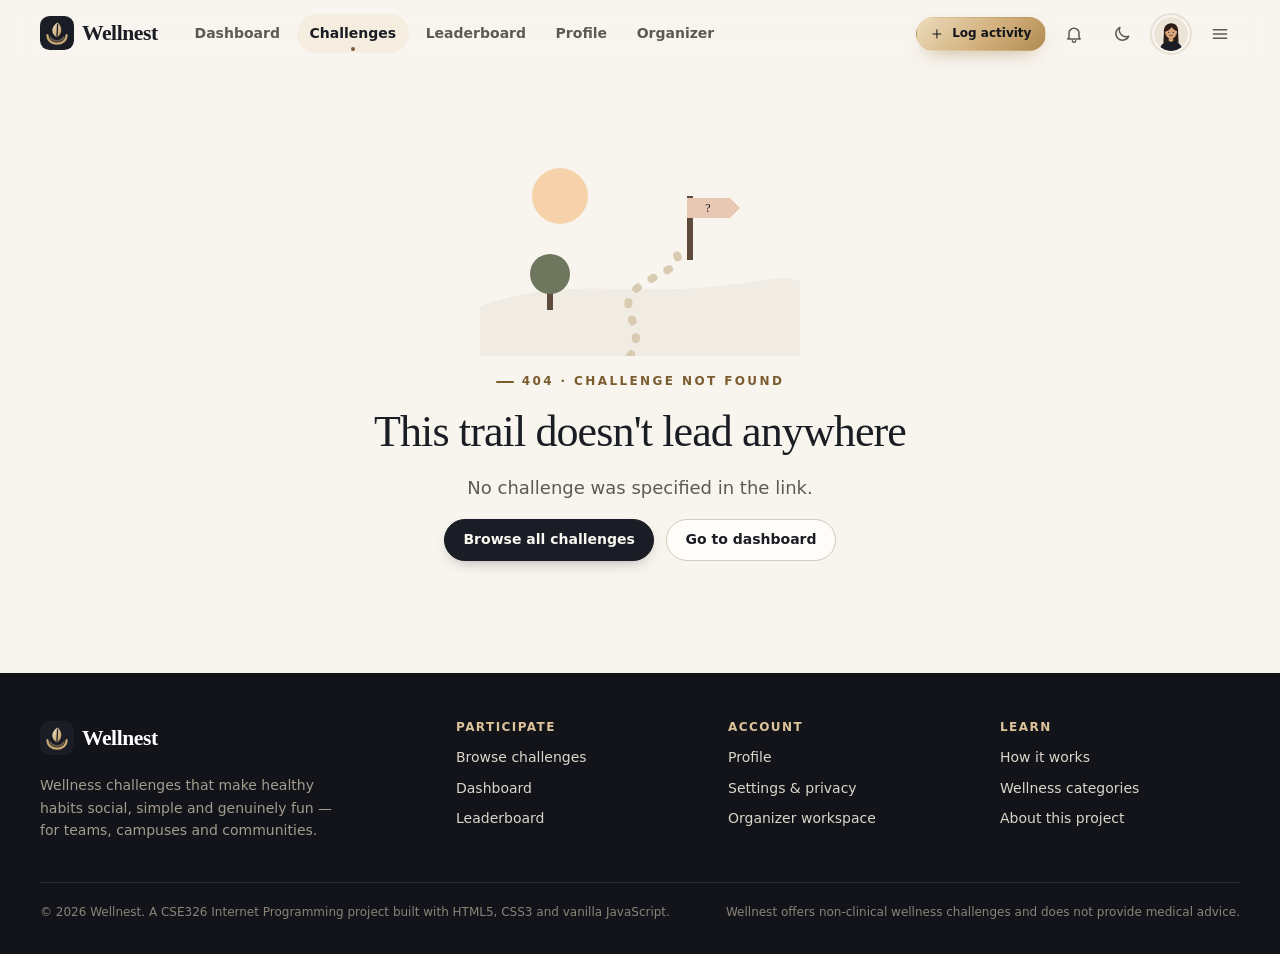
==== challenge.html @ 933dade9 "Build Wellnest wellness challenge platform Static HTML5/CSS3/vanilla JS app for CSE326: participant " ====
<!DOCTYPE html>
<html lang="en">
<head>
  <meta charset="UTF-8">
  <meta name="viewport" content="width=device-width, initial-scale=1">
  <title>Challenge details · Wellnest</title>
  <meta name="description" content="Challenge details on Wellnest: objective, targets, guidelines, rewards, your progress and participants.">
  <meta name="theme-color" content="#1A1D26">
  <link rel="icon" href="static/assets/icons/favicon.svg" type="image/svg+xml">
  <link rel="stylesheet" href="static/css/main.css">
  <link rel="stylesheet" href="static/css/components.css">
  <link rel="stylesheet" href="static/css/pages.css">
  <link rel="stylesheet" href="static/css/responsive.css">
  <script src="static/js/theme-init.js"></script>
  <script type="module" src="static/js/pages/challenge-detail.js"></script>
</head>
<body data-page="challenge-detail">
  <a class="skip-link" href="#main">Skip to main content</a>
  <header class="site-header" id="site-header"></header>

  <main id="main" class="site-main site-main--detail" tabindex="-1">
    <div class="container" data-detail-root>
      <div class="skeleton detail-skeleton-hero"></div>
      <div class="detail-grid">
        <div class="stack">
          <div class="skeleton skeleton--card"></div>
          <div class="skeleton skeleton--tile"></div>
        </div>
        <div class="stack">
          <div class="skeleton skeleton--card"></div>
        </div>
      </div>
    </div>
  </main>

  <footer class="site-footer" id="site-footer"></footer>
  <div id="sr-announcer" class="visually-hidden" aria-live="polite" aria-atomic="true"></div>
</body>
</html>
---- static/css/main.css ----
/* ==========================================================================
   Wellnest — main.css
   Design tokens, reset, base typography, layout primitives, header & footer.
   ========================================================================== */

/* ---------- 1. Design tokens (CSS custom properties) ----------
   Palette: midnight ink, warm ivory and champagne gold,
   with muted clay and stone as supporting neutrals. */
:root {
  /* Midnight ink — primary brand colour */
  --ink-950: #0b0c10;
  --ink-900: #12141a;
  --ink-800: #1a1d26;
  --ink-700: #272b37;
  --ink-600: #3a3f4f;
  --ink-500: #5a6072;

  /* Champagne gold — accent */
  --gold-700: #7a5c2e;
  --gold-600: #9a7743;
  --gold-500: #b8925a;
  --gold-400: #c9a874;
  --gold-300: #dcc39a;
  --gold-200: #ebdcc0;
  --gold-100: #f6efe2;

  /* Clay & stone — supporting neutrals */
  --clay-400: #c4907c;
  --clay-200: #ecd5ca;
  --clay-100: #f7ece6;
  --stone-400: #a39b8e;
  --stone-300: #c9c1b4;
  --stone-200: #e4ded3;
  --stone-100: #f1ece4;
  --ivory: #faf7f2;
  --ink-text: #1b1d24;

  /* Signature gradients */
  --gradient-ink: linear-gradient(140deg, #1a1d26 0%, #2b2f3d 100%);
  --gradient-gold: linear-gradient(135deg, #ecdcbc 0%, #d2b07c 55%, #b08a52 100%);

  /* Category colours — muted jewel tones */
  --cat-movement: #b0603f;
  --cat-hydration: #3f6f8c;
  --cat-mindfulness: #75628f;
  --cat-healthy-habits: #5b7a55;
  --cat-daily-wellness: #9a752b;

  /* Semantic tokens — light theme */
  --color-bg: #f8f5ef;
  --color-bg-alt: #f2ede4;
  --color-surface: #fffdf9;
  --color-surface-2: #f6f2ea;
  --color-surface-3: #eee8dd;
  --color-elevated: #fffdf9;
  --color-text: var(--ink-text);
  --color-text-muted: #5d5a54;
  --color-text-subtle: #75716a;
  --color-border: #e7e0d4;
  --color-border-strong: #d4cab9;
  --color-primary: var(--ink-800);
  --color-primary-hover: var(--ink-700);
  --color-on-primary: #fbf8f2;
  --color-accent: var(--gold-300);
  --color-on-accent: var(--ink-900);
  --color-highlight: #f5eddf;
  --color-link: var(--gold-700);
  --color-success: #3f7a57;
  --color-success-bg: #e7f0e9;
  --color-warning: #8f6418;
  --color-warning-bg: #f7eed9;
  --color-danger: #a8443a;
  --color-danger-bg: #f8e6e2;
  --color-info: #3d6680;
  --color-info-bg: #e5edf2;
  --color-focus: var(--gold-600);
  --color-overlay: rgba(11, 12, 16, 0.5);
  --chart-grid: #ebe4d8;

  /* Typography */
  --font-sans: ui-sans-serif, system-ui, -apple-system, "Segoe UI", Roboto, "Helvetica Neue", Arial, sans-serif;
  --font-display: "Iowan Old Style", "Palatino Linotype", Palatino, "Book Antiqua", ui-serif, Georgia, serif;
  --font-mono: ui-monospace, "SF Mono", Menlo, Consolas, monospace;
  --text-xs: 0.75rem;
  --text-sm: 0.875rem;
  --text-base: 1rem;
  --text-md: 1.125rem;
  --text-lg: 1.25rem;
  --text-xl: 1.5rem;
  --text-2xl: clamp(1.6rem, 1.3rem + 1.2vw, 2rem);
  --text-3xl: clamp(2rem, 1.5rem + 2vw, 2.75rem);
  --text-hero: clamp(2.5rem, 1.6rem + 4vw, 4.4rem);
  --leading-tight: 1.15;
  --leading-normal: 1.6;

  /* Spacing scale */
  --space-1: 0.25rem;
  --space-2: 0.5rem;
  --space-3: 0.75rem;
  --space-4: 1rem;
  --space-5: 1.25rem;
  --space-6: 1.5rem;
  --space-8: 2rem;
  --space-10: 2.5rem;
  --space-12: 3rem;
  --space-16: 4rem;
  --space-20: 5rem;

  /* Shape & depth — soft, warm-toned shadows */
  --radius-sm: 8px;
  --radius-md: 12px;
  --radius-lg: 18px;
  --radius-xl: 26px;
  --radius-pill: 999px;
  --shadow-xs: 0 1px 2px rgba(26, 29, 38, 0.05);
  --shadow-sm: 0 1px 3px rgba(26, 29, 38, 0.05), 0 6px 16px rgba(60, 46, 26, 0.04);
  --shadow-md: 0 4px 12px rgba(26, 29, 38, 0.05), 0 16px 40px rgba(60, 46, 26, 0.08);
  --shadow-lg: 0 14px 30px rgba(26, 29, 38, 0.08), 0 34px 80px rgba(60, 46, 26, 0.14);

  /* Motion */
  --ease-out: cubic-bezier(0.22, 1, 0.36, 1);
  --duration-fast: 140ms;
  --duration: 240ms;
  --duration-slow: 420ms;

  /* Layout */
  --container: 1200px;
  --header-height: 68px;
  --gutter: clamp(1rem, 0.5rem + 2vw, 2rem);

  color-scheme: light;
}

/* Dark theme tokens: applied explicitly ... */
:root[data-theme="dark"] {
  --color-bg: #0e0f13;
  --color-bg-alt: #121318;
  --color-surface: #16181e;
  --color-surface-2: #1b1d24;
  --color-surface-3: #23252e;
  --color-elevated: #1c1e26;
  --color-text: #efe9de;
  --color-text-muted: #aba497;
  --color-text-subtle: #8c8579;
  --color-border: #2a2c35;
  --color-border-strong: #3a3c47;
  --color-primary: var(--gold-300);
  --color-primary-hover: var(--gold-200);
  --color-on-primary: var(--ink-950);
  --color-accent: var(--gold-300);
  --color-on-accent: var(--ink-950);
  --color-highlight: #252119;
  --color-link: var(--gold-300);
  --color-success: #8cc7a0;
  --color-success-bg: #17271e;
  --color-warning: #e2bb72;
  --color-warning-bg: #2e2515;
  --color-danger: #e8958a;
  --color-danger-bg: #33191a;
  --color-info: #93bcd6;
  --color-info-bg: #152431;
  --color-focus: var(--gold-300);
  --color-overlay: rgba(0, 0, 0, 0.65);
  --chart-grid: #262833;
  --cat-movement: #d98a69;
  --cat-hydration: #7fb0cc;
  --cat-mindfulness: #a895c4;
  --cat-healthy-habits: #95b58c;
  --cat-daily-wellness: #d4ad5e;
  --shadow-xs: 0 1px 2px rgba(0, 0, 0, 0.3);
  --shadow-sm: 0 1px 3px rgba(0, 0, 0, 0.35);
  --shadow-md: 0 10px 28px rgba(0, 0, 0, 0.4);
  --shadow-lg: 0 28px 70px rgba(0, 0, 0, 0.55);
  color-scheme: dark;
}

/* ... or automatically (before JavaScript runs) when the OS is dark */
@media (prefers-color-scheme: dark) {
  :root:not([data-theme="light"]):not([data-theme="dark"]) {
    --color-bg: #0e0f13;
    --color-bg-alt: #121318;
    --color-surface: #16181e;
    --color-surface-2: #1b1d24;
    --color-surface-3: #23252e;
    --color-elevated: #1c1e26;
    --color-text: #efe9de;
    --color-text-muted: #aba497;
    --color-text-subtle: #8c8579;
    --color-border: #2a2c35;
    --color-border-strong: #3a3c47;
    --color-primary: var(--gold-300);
    --color-primary-hover: var(--gold-200);
    --color-on-primary: var(--ink-950);
    --color-accent: var(--gold-300);
    --color-on-accent: var(--ink-950);
    --color-highlight: #252119;
    --color-link: var(--gold-300);
    --color-success: #8cc7a0;
    --color-success-bg: #17271e;
    --color-warning: #e2bb72;
    --color-warning-bg: #2e2515;
    --color-danger: #e8958a;
    --color-danger-bg: #33191a;
    --color-info: #93bcd6;
    --color-info-bg: #152431;
    --color-focus: var(--gold-300);
    --color-overlay: rgba(0, 0, 0, 0.65);
    --chart-grid: #262833;
    --cat-movement: #d98a69;
    --cat-hydration: #7fb0cc;
    --cat-mindfulness: #a895c4;
    --cat-healthy-habits: #95b58c;
    --cat-daily-wellness: #d4ad5e;
    --shadow-xs: 0 1px 2px rgba(0, 0, 0, 0.3);
    --shadow-sm: 0 1px 3px rgba(0, 0, 0, 0.35);
    --shadow-md: 0 10px 28px rgba(0, 0, 0, 0.4);
    --shadow-lg: 0 28px 70px rgba(0, 0, 0, 0.55);
    color-scheme: dark;
}
}

/* ---------- 2. Reset & base ---------- */
*,
*::before,
*::after {
  box-sizing: border-box;
}

* {
  margin: 0;
}

html {
  -webkit-text-size-adjust: 100%;
  scroll-behavior: smooth;
  scroll-padding-top: calc(var(--header-height) + 1rem);
}

body {
  min-height: 100vh;
  display: flex;
  flex-direction: column;
  background-color: var(--color-bg);
  color: var(--color-text);
  font-family: var(--font-sans);
  font-size: var(--text-base);
  line-height: var(--leading-normal);
  -webkit-font-smoothing: antialiased;
  text-rendering: optimizeLegibility;
  transition: background-color var(--duration) ease, color var(--duration) ease;
}

img,
svg,
picture {
  display: block;
  max-width: 100%;
}

img {
  height: auto;
}

input,
button,
textarea,
select {
  font: inherit;
  color: inherit;
}

button {
  cursor: pointer;
  background: none;
  border: 0;
}

button:disabled {
  cursor: not-allowed;
}

a {
  color: var(--color-link);
  text-decoration-thickness: 1px;
  text-underline-offset: 3px;
}

a:hover {
  text-decoration-thickness: 2px;
}

ul[role="list"],
ol[role="list"] {
  list-style: none;
  padding: 0;
}

table {
  border-collapse: collapse;
  width: 100%;
}

::selection {
  background: var(--gold-300);
  color: var(--ink-900);
}

/* Visible, consistent keyboard focus */
:focus-visible {
  outline: 3px solid var(--color-focus);
  outline-offset: 2px;
  border-radius: 6px;
}

:focus:not(:focus-visible) {
  outline: none;
}

/* ---------- 3. Typography ---------- */
h1,
h2,
h3,
h4 {
  line-height: var(--leading-tight);
  color: var(--color-text);
  text-wrap: balance;
}

h1,
h2,
.display {
  font-family: var(--font-display);
  font-weight: 500;
  letter-spacing: -0.02em;
}

h1 {
  font-size: var(--text-3xl);
}

h2 {
  font-size: var(--text-2xl);
}

h3 {
  font-size: var(--text-lg);
  font-weight: 650;
  letter-spacing: -0.01em;
}

h4 {
  font-size: var(--text-base);
  font-weight: 650;
}

p {
  text-wrap: pretty;
}

.eyebrow {
  display: inline-flex;
  align-items: center;
  gap: var(--space-2);
  font-size: var(--text-xs);
  font-weight: 700;
  letter-spacing: 0.2em;
  text-transform: uppercase;
  color: var(--color-link);
}

.eyebrow::before {
  content: "";
  width: 18px;
  height: 2px;
  border-radius: 2px;
  background: currentColor;
}

.lead {
  font-size: var(--text-md);
  color: var(--color-text-muted);
  max-width: 60ch;
}

.muted {
  color: var(--color-text-muted);
}

.small {
  font-size: var(--text-sm);
}

.tabular {
  font-variant-numeric: tabular-nums;
}

/* ---------- 4. Layout primitives ---------- */
.container {
  width: min(100% - 2 * var(--gutter), var(--container));
  margin-inline: auto;
}

.site-main {
  flex: 1;
  padding-block: var(--space-8) var(--space-16);
}

.site-main--flush {
  padding-top: 0;
}

.section {
  padding-block: var(--space-16);
}

.section-header {
  display: flex;
  flex-wrap: wrap;
  align-items: flex-end;
  justify-content: space-between;
  gap: var(--space-4);
  margin-bottom: var(--space-6);
}

.section-header > div {
  display: grid;
  gap: var(--space-2);
}

.section-title {
  font-size: var(--text-xl);
  font-family: var(--font-display);
  font-weight: 600;
}

.stack {
  display: grid;
  gap: var(--space-4);
}

.cluster {
  display: flex;
  flex-wrap: wrap;
  align-items: center;
  gap: var(--space-3);
}

.split {
  display: flex;
  align-items: center;
  justify-content: space-between;
  gap: var(--space-4);
}

.visually-hidden {
  position: absolute !important;
  width: 1px;
  height: 1px;
  padding: 0;
  margin: -1px;
  overflow: hidden;
  clip: rect(0 0 0 0);
  white-space: nowrap;
  border: 0;
}

.skip-link {
  position: absolute;
  left: var(--space-4);
  top: -100px;
  z-index: 1000;
  padding: var(--space-2) var(--space-4);
  border-radius: var(--radius-sm);
  background: var(--color-primary);
  color: var(--color-on-primary);
  font-weight: 600;
  transition: top var(--duration-fast) ease;
}

.skip-link:focus {
  top: var(--space-3);
}

[hidden] {
  display: none !important;
}

/* ---------- 5. Site header & navigation ---------- */
.site-header {
  position: sticky;
  top: 0;
  z-index: 100;
  height: var(--header-height);
  background: color-mix(in srgb, var(--color-bg) 82%, transparent);
  backdrop-filter: saturate(160%) blur(14px);
  -webkit-backdrop-filter: saturate(160%) blur(14px);
  border-bottom: 1px solid transparent;
  transition: border-color var(--duration) ease, box-shadow var(--duration) ease;
}

.site-header.is-scrolled {
  border-bottom-color: var(--color-border);
  box-shadow: var(--shadow-xs);
}

.header-inner {
  height: 100%;
  display: flex;
  align-items: center;
  gap: var(--space-6);
}

.brand {
  display: inline-flex;
  align-items: center;
  gap: var(--space-2);
  color: var(--color-text);
  text-decoration: none;
  font-family: var(--font-display);
  font-size: 1.35rem;
  font-weight: 650;
  letter-spacing: -0.02em;
  flex-shrink: 0;
}

.brand img {
  width: 34px;
  height: 34px;
}

.brand:hover {
  text-decoration: none;
}

.primary-nav {
  flex: 1;
}

.nav-list {
  display: flex;
  align-items: center;
  gap: var(--space-1);
  list-style: none;
  padding: 0;
}

.nav-link {
  position: relative;
  display: inline-flex;
  align-items: center;
  gap: var(--space-2);
  padding: 0.5rem 0.8rem;
  border-radius: var(--radius-pill);
  color: var(--color-text-muted);
  font-size: var(--text-sm);
  font-weight: 600;
  text-decoration: none;
  transition: color var(--duration-fast) ease, background-color var(--duration-fast) ease;
}

.nav-link:hover {
  color: var(--color-text);
  background: var(--color-surface-3);
  text-decoration: none;
}

.nav-link[aria-current="page"] {
  color: var(--color-text);
  background: var(--color-highlight);
}

.nav-link[aria-current="page"]::after {
  content: "";
  position: absolute;
  left: 50%;
  bottom: 2px;
  width: 4px;
  height: 4px;
  border-radius: 50%;
  background: var(--color-link);
  transform: translateX(-50%);
}

.nav-link .icon {
  display: none;
}

.header-actions {
  display: flex;
  align-items: center;
  gap: var(--space-2);
  margin-left: auto;
}

.header-avatar {
  display: inline-flex;
  border-radius: 50%;
  padding: 2px;
  border: 2px solid var(--color-border);
  transition: border-color var(--duration-fast) ease;
}

.header-avatar:hover {
  border-color: var(--gold-300);
}

.header-avatar img {
  width: 34px;
  height: 34px;
  border-radius: 50%;
}

.role-switch {
  display: inline-flex;
  padding: 3px;
  border-radius: var(--radius-pill);
  background: var(--color-surface-3);
  font-size: var(--text-xs);
  font-weight: 700;
}

.role-switch a {
  padding: 0.35rem 0.75rem;
  border-radius: var(--radius-pill);
  color: var(--color-text-muted);
  text-decoration: none;
}

.role-switch a[aria-current="true"] {
  background: var(--color-surface);
  color: var(--color-text);
  box-shadow: var(--shadow-xs);
}

.menu-toggle {
  display: none;
}

/* Mobile drawer (activated in responsive.css) */
.mobile-drawer {
  position: fixed;
  inset: 0;
  z-index: 300;
  display: none;
}

.mobile-drawer.is-open {
  display: block;
}

.mobile-drawer__backdrop {
  position: absolute;
  inset: 0;
  background: var(--color-overlay);
  animation: fade-in var(--duration) ease;
}

.mobile-drawer__panel {
  position: absolute;
  top: 0;
  right: 0;
  bottom: 0;
  width: min(86vw, 340px);
  display: flex;
  flex-direction: column;
  gap: var(--space-4);
  padding: var(--space-5);
  overflow-y: auto;
  background: var(--color-surface);
  box-shadow: var(--shadow-lg);
  animation: slide-in-right var(--duration-slow) var(--ease-out);
}

.mobile-drawer__list {
  display: grid;
  gap: var(--space-1);
  list-style: none;
  padding: 0;
}

.mobile-drawer__list .nav-link {
  width: 100%;
  padding: 0.8rem 1rem;
  font-size: var(--text-base);
  border-radius: var(--radius-md);
}

.mobile-drawer__list .nav-link .icon {
  display: block;
}

.mobile-drawer__list .nav-link[aria-current="page"]::after {
  display: none;
}

/* Bottom tab bar for app pages on small screens */
.tab-bar {
  display: none;
}

/* ---------- 6. Footer ---------- */
.site-footer {
  margin-top: auto;
  padding-block: var(--space-12) var(--space-8);
  background: var(--ink-900);
  color: #dcd6ca;
}

.site-footer a {
  color: #dcd6ca;
  text-decoration: none;
}

.site-footer a:hover {
  color: var(--gold-300);
  text-decoration: underline;
}

.footer-grid {
  display: grid;
  grid-template-columns: 1.6fr repeat(3, 1fr);
  gap: var(--space-8);
}

.footer-brand p {
  margin-top: var(--space-3);
  max-width: 34ch;
  color: #a39c8f;
  font-size: var(--text-sm);
}

.footer-brand .brand {
  color: #fff;
}

.footer-col h2 {
  margin-bottom: var(--space-3);
  font-family: var(--font-sans);
  font-size: var(--text-xs);
  font-weight: 700;
  letter-spacing: 0.12em;
  text-transform: uppercase;
  color: var(--gold-300);
}

.footer-col ul {
  display: grid;
  gap: var(--space-2);
  list-style: none;
  padding: 0;
  font-size: var(--text-sm);
}

.footer-bottom {
  display: flex;
  flex-wrap: wrap;
  justify-content: space-between;
  gap: var(--space-3);
  margin-top: var(--space-10);
  padding-top: var(--space-5);
  border-top: 1px solid rgba(255, 255, 255, 0.1);
  font-size: var(--text-xs);
  color: #8a8478;
}

/* ---------- 7. Keyframes ---------- */
@keyframes fade-in {
  from { opacity: 0; }
  to { opacity: 1; }
}

@keyframes rise-in {
  from { opacity: 0; transform: translateY(12px); }
  to { opacity: 1; transform: translateY(0); }
}

@keyframes scale-in {
  from { opacity: 0; transform: translateY(8px) scale(0.97); }
  to { opacity: 1; transform: translateY(0) scale(1); }
}

@keyframes slide-in-right {
  from { transform: translateX(100%); }
  to { transform: translateX(0); }
}

@keyframes shimmer {
  from { background-position: -400px 0; }
  to { background-position: 400px 0; }
}

@keyframes float {
  0%, 100% { transform: translateY(0); }
  50% { transform: translateY(-8px); }
}

@keyframes pulse-ring {
  0% { box-shadow: 0 0 0 0 rgba(201, 168, 116, 0.55); }
  100% { box-shadow: 0 0 0 12px rgba(201, 168, 116, 0); }
}

/* Page entrance */
.reveal {
  animation: rise-in var(--duration-slow) var(--ease-out) both;
}
---- static/css/components.css ----
/* ==========================================================================
   Wellnest — components.css
   Reusable UI components: buttons, surfaces, forms, modal, toast, tabs,
   progress, tables, challenge cards, badges, charts, empty/loading states.
   ========================================================================== */

/* ---------- Icons ---------- */
.icon {
  display: inline-block;
  width: 1.15em;
  height: 1.15em;
  flex-shrink: 0;
  vertical-align: -0.2em;
}

.icon--lg {
  width: 1.5rem;
  height: 1.5rem;
}

/* ---------- Buttons ---------- */
.btn {
  --btn-bg: var(--color-surface);
  --btn-fg: var(--color-text);
  --btn-border: var(--color-border-strong);
  display: inline-flex;
  align-items: center;
  justify-content: center;
  gap: var(--space-2);
  min-height: 42px;
  padding: 0.6rem 1.15rem;
  border: 1px solid var(--btn-border);
  border-radius: var(--radius-pill);
  background: var(--btn-bg);
  color: var(--btn-fg);
  font-size: var(--text-sm);
  font-weight: 650;
  line-height: 1.2;
  text-decoration: none;
  white-space: nowrap;
  transition: background-color var(--duration-fast) ease, border-color var(--duration-fast) ease,
    transform var(--duration-fast) ease, box-shadow var(--duration-fast) ease, color var(--duration-fast) ease;
}

.btn:hover {
  text-decoration: none;
  border-color: var(--color-text-subtle);
}

.btn:active:not(:disabled) {
  transform: translateY(1px) scale(0.99);
}

.btn:disabled,
.btn[aria-disabled="true"] {
  opacity: 0.55;
}

.btn--primary {
  --btn-bg: var(--color-primary);
  --btn-fg: var(--color-on-primary);
  --btn-border: var(--color-primary);
  box-shadow: 0 6px 16px -8px rgba(26, 29, 38, 0.45);
}

.btn--primary:hover {
  --btn-bg: var(--color-primary-hover);
  --btn-border: var(--color-primary-hover);
}

.btn--accent {
  --btn-bg: var(--gold-300);
  --btn-fg: var(--ink-900);
  --btn-border: transparent;
  background-image: var(--gradient-gold);
  box-shadow: 0 8px 20px -10px rgba(154, 119, 67, 0.7);
}

.btn--accent:hover {
  --btn-border: transparent;
  filter: brightness(1.05) saturate(1.05);
}

.btn--ghost {
  --btn-bg: transparent;
  --btn-border: transparent;
}

.btn--ghost:hover {
  --btn-bg: var(--color-surface-3);
  --btn-border: transparent;
}

.btn--danger {
  --btn-bg: var(--color-danger);
  --btn-fg: #fff;
  --btn-border: var(--color-danger);
}

.btn--danger-outline {
  --btn-fg: var(--color-danger);
  --btn-border: color-mix(in srgb, var(--color-danger) 45%, transparent);
}

.btn--sm {
  min-height: 34px;
  padding: 0.4rem 0.85rem;
  font-size: var(--text-xs);
}

.btn--lg {
  min-height: 52px;
  padding: 0.8rem 1.6rem;
  font-size: var(--text-base);
}

.btn--block {
  width: 100%;
}

.icon-btn {
  position: relative;
  display: inline-grid;
  place-items: center;
  width: 40px;
  height: 40px;
  border-radius: 50%;
  color: var(--color-text-muted);
  transition: background-color var(--duration-fast) ease, color var(--duration-fast) ease;
}

.icon-btn:hover {
  background: var(--color-surface-3);
  color: var(--color-text);
}

.icon-btn .icon {
  width: 20px;
  height: 20px;
}

.icon-btn--sm {
  width: 32px;
  height: 32px;
}

.icon-btn--sm .icon {
  width: 16px;
  height: 16px;
}

.count-dot {
  position: absolute;
  top: 4px;
  right: 3px;
  min-width: 17px;
  height: 17px;
  padding: 0 4px;
  border-radius: var(--radius-pill);
  background: var(--color-danger);
  color: #fff;
  font-size: 10px;
  font-weight: 700;
  line-height: 17px;
  text-align: center;
}

.link-btn {
  display: inline-flex;
  align-items: center;
  gap: var(--space-1);
  color: var(--color-link);
  font-size: var(--text-sm);
  font-weight: 650;
  text-decoration: none;
}

.link-btn:hover {
  text-decoration: underline;
}

.link-btn .icon {
  transition: transform var(--duration-fast) ease;
}

.link-btn:hover .icon {
  transform: translateX(3px);
}

/* ---------- Surfaces ---------- */
.panel {
  position: relative;
  padding: var(--space-6);
  border: 1px solid var(--color-border);
  border-radius: var(--radius-lg);
  background: var(--color-surface);
  box-shadow: var(--shadow-xs);
}

.panel--flat {
  box-shadow: none;
  background: var(--color-surface-2);
  border-color: transparent;
}

.panel--tinted {
  background: linear-gradient(160deg, var(--color-highlight), var(--color-surface) 70%);
}

.panel__header {
  display: flex;
  align-items: center;
  justify-content: space-between;
  gap: var(--space-3);
  margin-bottom: var(--space-5);
}

.panel__header h2,
.panel__header h3 {
  font-family: var(--font-sans);
  font-size: var(--text-md);
  font-weight: 700;
  letter-spacing: -0.01em;
}

.panel__header p {
  font-size: var(--text-sm);
  color: var(--color-text-muted);
}

.divider {
  height: 1px;
  border: 0;
  background: var(--color-border);
  margin-block: var(--space-5);
}

/* ---------- Pills, tags & status ---------- */
.pill {
  display: inline-flex;
  align-items: center;
  gap: 0.35rem;
  padding: 0.25rem 0.65rem;
  border-radius: var(--radius-pill);
  background: var(--color-surface-3);
  color: var(--color-text-muted);
  font-size: var(--text-xs);
  font-weight: 650;
  line-height: 1.3;
  white-space: nowrap;
}

.pill .icon {
  width: 13px;
  height: 13px;
}

/* Category pills use attribute selectors to pick their colour */
.pill[data-category] {
  --cat: var(--color-text-muted);
  color: var(--cat);
  background: color-mix(in srgb, var(--cat) 13%, transparent);
}

[data-category="movement"] { --cat: var(--cat-movement); }
[data-category="hydration"] { --cat: var(--cat-hydration); }
[data-category="mindfulness"] { --cat: var(--cat-mindfulness); }
[data-category="healthy-habits"] { --cat: var(--cat-healthy-habits); }
[data-category="daily-wellness"] { --cat: var(--cat-daily-wellness); }

.status {
  display: inline-flex;
  align-items: center;
  gap: 0.4rem;
  padding: 0.25rem 0.65rem;
  border-radius: var(--radius-pill);
  font-size: var(--text-xs);
  font-weight: 700;
  text-transform: capitalize;
  white-space: nowrap;
  background: var(--color-surface-3);
  color: var(--color-text-muted);
}

.status::before {
  content: "";
  width: 7px;
  height: 7px;
  border-radius: 50%;
  background: currentColor;
}

.status[data-status="active"] { background: var(--color-success-bg); color: var(--color-success); }
.status[data-status="upcoming"] { background: var(--color-info-bg); color: var(--color-info); }
.status[data-status="paused"] { background: var(--color-warning-bg); color: var(--color-warning); }
.status[data-status="completed"] { background: var(--color-highlight); color: var(--color-link); }
.status[data-status="archived"] { background: var(--color-surface-3); color: var(--color-text-subtle); }
.status[data-status="draft"] { background: var(--clay-100); color: #94533c; }
.status[data-status="joined"] { background: var(--gold-100); color: var(--ink-700); }
.status[data-status="left"] { background: var(--color-surface-3); color: var(--color-text-subtle); }
.status[data-status="joined"]::before,
.status:has(.icon)::before { display: none; }

:root[data-theme="dark"] .status[data-status="draft"] { background: #33231c; color: #e4b29e; }
:root[data-theme="dark"] .status[data-status="joined"] { background: #2b2518; color: var(--gold-300); }

/* ---------- Avatars ---------- */
.avatar {
  width: 40px;
  height: 40px;
  border-radius: 50%;
  flex-shrink: 0;
  background: var(--color-surface-3);
  object-fit: cover;
}

.avatar--xs { width: 26px; height: 26px; }
.avatar--sm { width: 32px; height: 32px; }
.avatar--lg { width: 56px; height: 56px; }
.avatar--xl { width: 96px; height: 96px; }

.avatar-stack {
  display: flex;
  align-items: center;
}

.avatar-stack .avatar {
  border: 2px solid var(--color-surface);
  margin-left: -10px;
}

.avatar-stack .avatar:first-child {
  margin-left: 0;
}

.avatar-stack__more {
  display: grid;
  place-items: center;
  margin-left: -10px;
  width: 32px;
  height: 32px;
  border-radius: 50%;
  border: 2px solid var(--color-surface);
  background: var(--color-highlight);
  color: var(--color-link);
  font-size: 11px;
  font-weight: 700;
}

.person {
  display: flex;
  align-items: center;
  gap: var(--space-3);
  min-width: 0;
}

.person__name {
  font-weight: 650;
  line-height: 1.25;
}

.person__meta {
  font-size: var(--text-xs);
  color: var(--color-text-muted);
}

/* ---------- Stat tiles ---------- */
.stat-grid {
  display: grid;
  grid-template-columns: repeat(4, minmax(0, 1fr));
  gap: var(--space-4);
}

.stat {
  position: relative;
  display: grid;
  gap: var(--space-1);
  padding: var(--space-5);
  border: 1px solid var(--color-border);
  border-radius: var(--radius-lg);
  background: var(--color-surface);
  overflow: hidden;
}

.stat__icon {
  display: grid;
  place-items: center;
  width: 38px;
  height: 38px;
  margin-bottom: var(--space-2);
  border-radius: 12px;
  background: var(--color-highlight);
  color: var(--color-link);
}

.stat__value {
  font-family: var(--font-display);
  font-size: 2rem;
  font-weight: 600;
  line-height: 1.1;
  font-variant-numeric: tabular-nums;
}

.stat__label {
  font-size: var(--text-sm);
  font-weight: 600;
  color: var(--color-text-muted);
}

.stat__meta {
  font-size: var(--text-xs);
  color: var(--color-text-subtle);
}

.stat--feature {
  background: var(--gradient-ink);
  border-color: transparent;
  color: #fff;
}

.stat--feature .stat__label,
.stat--feature .stat__meta {
  color: #cbc4b7;
}

.stat--feature .stat__icon {
  background: rgba(220, 195, 154, 0.16);
  color: var(--gold-300);
}

.stat--feature::after {
  content: "";
  position: absolute;
  right: -40px;
  top: -40px;
  width: 140px;
  height: 140px;
  border-radius: 50%;
  background: radial-gradient(circle, rgba(220, 195, 154, 0.3), transparent 70%);
}

.trend {
  display: inline-flex;
  align-items: center;
  gap: 2px;
  font-size: var(--text-xs);
  font-weight: 700;
}

.trend--up { color: var(--color-success); }
.trend--down { color: var(--color-danger); }
.trend--flat { color: var(--color-text-subtle); }
.stat--feature .trend--up { color: var(--gold-300); }

/* ---------- Progress ----------
   Native <progress> elements styled with vendor pseudo-elements. */
.progress {
  --bar: var(--ink-700);
  display: block;
  width: 100%;
  height: 8px;
  border: 0;
  border-radius: var(--radius-pill);
  background: var(--color-surface-3);
  color: var(--bar);
  overflow: hidden;
  appearance: none;
  -webkit-appearance: none;
}

.progress::-webkit-progress-bar {
  background: var(--color-surface-3);
  border-radius: var(--radius-pill);
}

.progress::-webkit-progress-value {
  background: linear-gradient(90deg, var(--bar), color-mix(in srgb, var(--bar) 55%, var(--gold-300)));
  border-radius: var(--radius-pill);
  transition: width var(--duration-slow) var(--ease-out);
}

.progress::-moz-progress-bar {
  background: linear-gradient(90deg, var(--bar), color-mix(in srgb, var(--bar) 55%, var(--gold-300)));
  border-radius: var(--radius-pill);
}

.progress--lg {
  height: 12px;
}

.progress[data-complete="true"] {
  --bar: var(--gold-500);
}

:root[data-theme="dark"] .progress {
  --bar: var(--gold-300);
}

@media (prefers-color-scheme: dark) {
  :root:not([data-theme="light"]) .progress {
    --bar: var(--gold-300);
  }
}

.progress-meta {
  display: flex;
  justify-content: space-between;
  gap: var(--space-2);
  margin-top: var(--space-2);
  font-size: var(--text-xs);
  color: var(--color-text-muted);
  font-variant-numeric: tabular-nums;
}

/* SVG progress ring */
.ring {
  position: relative;
  display: inline-grid;
  place-items: center;
  flex-shrink: 0;
}

.ring svg {
  transform: rotate(-90deg);
}

.ring__track {
  stroke: var(--color-surface-3);
}

.ring__value {
  stroke: var(--ring-color, var(--gold-600));
  transition: stroke-dashoffset 900ms var(--ease-out);
}

:root[data-theme="dark"] .ring__value {
  stroke: var(--ring-color, var(--gold-300));
}

.ring__label {
  position: absolute;
  inset: 0;
  display: grid;
  place-content: center;
  text-align: center;
  line-height: 1.1;
}

.ring__label strong {
  font-family: var(--font-display);
  font-size: 1.5rem;
  font-variant-numeric: tabular-nums;
}

.ring__label span {
  font-size: var(--text-xs);
  color: var(--color-text-muted);
}

.ring--sm .ring__label strong {
  font-size: 0.95rem;
  font-family: var(--font-sans);
  font-weight: 700;
}

/* ---------- Forms ---------- */
.form {
  display: grid;
  gap: var(--space-5);
}

.form-grid {
  display: grid;
  grid-template-columns: repeat(2, minmax(0, 1fr));
  gap: var(--space-4);
}

.form-grid .field--full {
  grid-column: 1 / -1;
}

.field {
  display: grid;
  gap: var(--space-2);
  align-content: start;
}

.field > label,
.field-label,
fieldset > legend {
  font-size: var(--text-sm);
  font-weight: 650;
  color: var(--color-text);
}

.field .required::after,
legend.required::after {
  content: " *";
  color: var(--color-danger);
}

.hint {
  font-size: var(--text-xs);
  color: var(--color-text-muted);
}

fieldset {
  border: 0;
  padding: 0;
  min-width: 0;
  display: grid;
  gap: var(--space-3);
}

.input,
.select,
.textarea {
  width: 100%;
  min-height: 44px;
  padding: 0.65rem 0.9rem;
  border: 1px solid var(--color-border-strong);
  border-radius: var(--radius-md);
  background: var(--color-surface);
  color: var(--color-text);
  font-size: var(--text-sm);
  transition: border-color var(--duration-fast) ease, box-shadow var(--duration-fast) ease;
}

.input::placeholder,
.textarea::placeholder {
  color: var(--color-text-subtle);
}

.input:hover,
.select:hover,
.textarea:hover {
  border-color: var(--gold-400);
}

.input:focus,
.select:focus,
.textarea:focus {
  outline: none;
  border-color: var(--color-focus);
  box-shadow: 0 0 0 4px color-mix(in srgb, var(--color-focus) 18%, transparent);
}

.textarea {
  min-height: 96px;
  resize: vertical;
  line-height: 1.5;
}

.select {
  appearance: none;
  padding-right: 2.4rem;
  background-image: linear-gradient(45deg, transparent 50%, var(--color-text-muted) 50%),
    linear-gradient(135deg, var(--color-text-muted) 50%, transparent 50%);
  background-position: calc(100% - 18px) 50%, calc(100% - 13px) 50%;
  background-size: 5px 5px, 5px 5px;
  background-repeat: no-repeat;
}

.input[type="date"],
.input[type="time"] {
  font-variant-numeric: tabular-nums;
}

/* Invalid state: set by JS through aria-invalid */
[aria-invalid="true"] {
  border-color: var(--color-danger) !important;
}

[aria-invalid="true"]:focus {
  box-shadow: 0 0 0 4px color-mix(in srgb, var(--color-danger) 18%, transparent) !important;
}

.field-error {
  display: flex;
  align-items: center;
  gap: var(--space-1);
  font-size: var(--text-xs);
  font-weight: 600;
  color: var(--color-danger);
}

.field-error:empty {
  display: none;
}

.field-error::before {
  content: "!";
  display: inline-grid;
  place-items: center;
  width: 15px;
  height: 15px;
  border-radius: 50%;
  background: var(--color-danger);
  color: #fff;
  font-size: 10px;
  font-weight: 800;
}

.input-group {
  display: flex;
  gap: var(--space-2);
}

.input-group > * {
  flex: 1;
}

.input-group > .select {
  flex: 0 0 40%;
}

.search-input {
  position: relative;
}

.search-input .icon {
  position: absolute;
  left: 0.9rem;
  top: 50%;
  transform: translateY(-50%);
  color: var(--color-text-subtle);
  pointer-events: none;
}

.search-input .input {
  padding-left: 2.6rem;
  border-radius: var(--radius-pill);
}

/* Checkbox & radio */
.check {
  display: inline-flex;
  align-items: center;
  gap: var(--space-2);
  font-size: var(--text-sm);
  cursor: pointer;
}

.check input {
  width: 18px;
  height: 18px;
  accent-color: var(--gold-600);
}

/* Toggle switch built on a checkbox */
.switch {
  position: relative;
  display: inline-flex;
  flex-shrink: 0;
  width: 46px;
  height: 26px;
}

.switch input {
  position: absolute;
  inset: 0;
  opacity: 0;
  margin: 0;
  cursor: pointer;
  z-index: 1;
}

.switch__track {
  width: 100%;
  height: 100%;
  border-radius: var(--radius-pill);
  background: var(--color-border-strong);
  transition: background-color var(--duration) ease;
}

.switch__track::after {
  content: "";
  position: absolute;
  top: 3px;
  left: 3px;
  width: 20px;
  height: 20px;
  border-radius: 50%;
  background: #fff;
  box-shadow: 0 1px 3px rgba(0, 0, 0, 0.25);
  transition: transform var(--duration) var(--ease-out);
}

.switch input:checked + .switch__track {
  background: var(--gold-600);
}

:root[data-theme="dark"] .switch input:checked + .switch__track {
  background: var(--gold-300);
}

.switch input:checked + .switch__track::after {
  transform: translateX(20px);
}

.switch input:focus-visible + .switch__track {
  outline: 3px solid var(--color-focus);
  outline-offset: 2px;
}

/* Selectable option cards (radio / checkbox) */
.option-grid {
  display: grid;
  grid-template-columns: repeat(auto-fill, minmax(104px, 1fr));
  gap: var(--space-2);
}

.option-card {
  position: relative;
}

.option-card input {
  position: absolute;
  opacity: 0;
  inset: 0;
  margin: 0;
  cursor: pointer;
}

.option-card__body {
  display: grid;
  justify-items: center;
  gap: 0.35rem;
  padding: 0.75rem 0.5rem;
  border: 1.5px solid var(--color-border);
  border-radius: var(--radius-md);
  background: var(--color-surface);
  font-size: var(--text-xs);
  font-weight: 650;
  text-align: center;
  color: var(--color-text-muted);
  transition: border-color var(--duration-fast) ease, background-color var(--duration-fast) ease, color var(--duration-fast) ease;
}

.option-card__body .icon {
  width: 22px;
  height: 22px;
}

.option-card:hover .option-card__body {
  border-color: var(--gold-300);
}

.option-card input:checked + .option-card__body {
  border-color: var(--color-focus);
  background: var(--color-highlight);
  color: var(--color-text);
}

.option-card input:focus-visible + .option-card__body {
  outline: 3px solid var(--color-focus);
  outline-offset: 2px;
}

.option-card--image .option-card__body {
  padding: 4px;
}

.option-card--image img {
  width: 100%;
  aspect-ratio: 5 / 3;
  object-fit: cover;
  border-radius: 9px;
}

.option-card--avatar .option-card__body {
  padding: 6px;
  border-radius: 50%;
}

.option-card--avatar img {
  width: 56px;
  height: 56px;
  border-radius: 50%;
}

.form-actions {
  display: flex;
  flex-wrap: wrap;
  justify-content: flex-end;
  gap: var(--space-3);
  padding-top: var(--space-2);
}

.form-alert {
  padding: var(--space-3) var(--space-4);
  border-radius: var(--radius-md);
  background: var(--color-danger-bg);
  color: var(--color-danger);
  font-size: var(--text-sm);
  font-weight: 600;
}

.form-alert--info {
  background: var(--color-info-bg);
  color: var(--color-info);
}

.points-preview {
  display: flex;
  align-items: center;
  gap: var(--space-3);
  padding: var(--space-3) var(--space-4);
  border-radius: var(--radius-md);
  background: linear-gradient(90deg, var(--gold-100), transparent);
  border: 1px dashed var(--gold-300);
  font-size: var(--text-sm);
}

:root[data-theme="dark"] .points-preview {
  background: linear-gradient(90deg, #2a2418, transparent);
}

.points-preview strong {
  font-family: var(--font-display);
  font-size: var(--text-xl);
  color: var(--color-link);
}

/* ---------- Segmented control & tabs ---------- */
.segmented {
  display: inline-flex;
  padding: 4px;
  gap: 2px;
  border-radius: var(--radius-pill);
  background: var(--color-surface-3);
}

.segmented button {
  padding: 0.45rem 1rem;
  border-radius: var(--radius-pill);
  font-size: var(--text-sm);
  font-weight: 650;
  color: var(--color-text-muted);
  transition: background-color var(--duration-fast) ease, color var(--duration-fast) ease;
}

.segmented button:hover {
  color: var(--color-text);
}

.segmented button[aria-selected="true"],
.segmented button[aria-pressed="true"] {
  background: var(--color-surface);
  color: var(--color-text);
  box-shadow: var(--shadow-xs);
}

.tabs {
  display: flex;
  gap: var(--space-1);
  border-bottom: 1px solid var(--color-border);
  overflow-x: auto;
  scrollbar-width: none;
}

.tabs::-webkit-scrollbar {
  display: none;
}

.tab {
  position: relative;
  display: inline-flex;
  align-items: center;
  gap: var(--space-2);
  padding: 0.8rem 1rem;
  font-size: var(--text-sm);
  font-weight: 650;
  color: var(--color-text-muted);
  white-space: nowrap;
}

.tab::after {
  content: "";
  position: absolute;
  left: 0.75rem;
  right: 0.75rem;
  bottom: -1px;
  height: 2px;
  border-radius: 2px;
  background: transparent;
  transition: background-color var(--duration-fast) ease;
}

.tab:hover {
  color: var(--color-text);
}

.tab[aria-selected="true"] {
  color: var(--color-text);
}

.tab[aria-selected="true"]::after {
  background: var(--color-link);
}

.tab-panel {
  padding-top: var(--space-6);
  animation: fade-in var(--duration) ease;
}

/* Filter chips */
.chip-row {
  display: flex;
  flex-wrap: wrap;
  gap: var(--space-2);
}

.chip {
  display: inline-flex;
  align-items: center;
  gap: var(--space-2);
  padding: 0.45rem 0.95rem;
  border: 1px solid var(--color-border);
  border-radius: var(--radius-pill);
  background: var(--color-surface);
  color: var(--color-text-muted);
  font-size: var(--text-sm);
  font-weight: 600;
  transition: all var(--duration-fast) ease;
}

.chip:hover {
  border-color: var(--gold-300);
  color: var(--color-text);
}

.chip[aria-pressed="true"] {
  background: var(--color-primary);
  border-color: var(--color-primary);
  color: var(--color-on-primary);
}

.chip__dot {
  width: 8px;
  height: 8px;
  border-radius: 50%;
  background: var(--cat, var(--gold-300));
}

/* ---------- Tables ---------- */
.table-wrap {
  position: relative; /* contains the absolutely positioned visually-hidden caption */
  overflow-x: auto;
  border: 1px solid var(--color-border);
  border-radius: var(--radius-lg);
  background: var(--color-surface);
}

.data-table {
  min-width: 640px;
  font-size: var(--text-sm);
}

.data-table caption {
  text-align: left;
}

.data-table th,
.data-table td {
  padding: 0.85rem 1rem;
  text-align: left;
  vertical-align: middle;
  border-bottom: 1px solid var(--color-border);
}

.data-table thead th {
  position: sticky;
  top: 0;
  background: var(--color-surface-2);
  font-size: var(--text-xs);
  font-weight: 700;
  letter-spacing: 0.06em;
  text-transform: uppercase;
  color: var(--color-text-muted);
  white-space: nowrap;
}

.data-table tbody tr {
  transition: background-color var(--duration-fast) ease;
}

.data-table tbody tr:hover {
  background: var(--color-surface-2);
}

.data-table tbody tr:last-child td {
  border-bottom: 0;
}

.data-table .num {
  text-align: right;
  font-variant-numeric: tabular-nums;
}

.data-table tr.is-current {
  background: var(--color-highlight);
}

.sort-btn {
  display: inline-flex;
  align-items: center;
  gap: 4px;
  font: inherit;
  letter-spacing: inherit;
  text-transform: inherit;
  color: inherit;
}

.sort-btn .icon {
  width: 13px;
  height: 13px;
  opacity: 0.35;
}

th[aria-sort="descending"] .sort-btn .icon,
th[aria-sort="ascending"] .sort-btn .icon {
  opacity: 1;
}

th[aria-sort="ascending"] .sort-btn .icon {
  transform: rotate(180deg);
}

/* ---------- Challenge card ---------- */
.card-grid {
  display: grid;
  grid-template-columns: repeat(auto-fill, minmax(290px, 1fr));
  gap: var(--space-6);
}

.challenge-card {
  position: relative;
  display: flex;
  flex-direction: column;
  border: 1px solid var(--color-border);
  border-radius: var(--radius-lg);
  background: var(--color-surface);
  overflow: hidden;
  transition: transform var(--duration) var(--ease-out), box-shadow var(--duration) var(--ease-out),
    border-color var(--duration) ease;
  animation: rise-in var(--duration-slow) var(--ease-out) both;
}

.challenge-card:hover {
  transform: translateY(-4px);
  box-shadow: var(--shadow-md);
  border-color: var(--color-border-strong);
}

.challenge-card__media {
  position: relative;
  aspect-ratio: 16 / 9;
  overflow: hidden;
  background: var(--color-surface-3);
}

.challenge-card__media img {
  width: 100%;
  height: 100%;
  object-fit: cover;
  transition: transform var(--duration-slow) var(--ease-out);
}

.challenge-card:hover .challenge-card__media img {
  transform: scale(1.04);
}

.challenge-card__badges {
  position: absolute;
  top: var(--space-3);
  left: var(--space-3);
  right: var(--space-3);
  display: flex;
  justify-content: space-between;
  gap: var(--space-2);
}

.challenge-card__badges .pill,
.challenge-card__badges .status {
  background: rgba(255, 255, 255, 0.92);
  backdrop-filter: blur(6px);
}

:root[data-theme="dark"] .challenge-card__badges .pill,
:root[data-theme="dark"] .challenge-card__badges .status {
  background: rgba(14, 15, 19, 0.85);
}

.challenge-card__body {
  flex: 1;
  display: flex;
  flex-direction: column;
  gap: var(--space-3);
  padding: var(--space-5);
}

.challenge-card__title {
  font-size: var(--text-md);
}

.challenge-card__title a {
  color: inherit;
  text-decoration: none;
}

/* Stretch the title link over the card for a large click target */
.challenge-card__title a::after {
  content: "";
  position: absolute;
  inset: 0;
  z-index: 0;
}

.challenge-card__title a:focus-visible {
  outline: none;
}

.challenge-card:has(.challenge-card__title a:focus-visible) {
  outline: 3px solid var(--color-focus);
  outline-offset: 3px;
}

.challenge-card__desc {
  font-size: var(--text-sm);
  color: var(--color-text-muted);
  display: -webkit-box;
  -webkit-line-clamp: 2;
  -webkit-box-orient: vertical;
  overflow: hidden;
}

.meta-list {
  display: grid;
  grid-template-columns: repeat(2, minmax(0, 1fr));
  gap: var(--space-2) var(--space-3);
  font-size: var(--text-xs);
  color: var(--color-text-muted);
}

.meta-list > div {
  display: flex;
  align-items: center;
  gap: var(--space-2);
  min-width: 0;
}

.meta-list dt {
  display: contents;
}

.meta-list dd {
  margin: 0;
  overflow: hidden;
  text-overflow: ellipsis;
  white-space: nowrap;
}

.meta-list dd strong {
  color: var(--color-text);
  font-weight: 650;
}

.challenge-card__footer {
  position: relative;
  z-index: 1;
  display: flex;
  align-items: center;
  justify-content: space-between;
  gap: var(--space-3);
  margin-top: auto;
  padding-top: var(--space-3);
  border-top: 1px solid var(--color-border);
}

.reward {
  display: inline-flex;
  align-items: center;
  gap: var(--space-1);
  font-weight: 700;
  font-size: var(--text-sm);
  color: var(--color-text);
}

.reward .icon {
  color: var(--cat-daily-wellness);
}

/* ---------- Badges (achievements) ---------- */
.badge-grid {
  display: grid;
  grid-template-columns: repeat(auto-fill, minmax(150px, 1fr));
  gap: var(--space-4);
}

.badge-tile {
  position: relative;
  display: grid;
  justify-items: center;
  gap: var(--space-2);
  padding: var(--space-5) var(--space-3) var(--space-4);
  border: 1px solid var(--color-border);
  border-radius: var(--radius-lg);
  background: var(--color-surface);
  text-align: center;
  transition: transform var(--duration) var(--ease-out), box-shadow var(--duration) ease;
}

.badge-tile:hover {
  transform: translateY(-3px);
  box-shadow: var(--shadow-sm);
}

.badge-tile img {
  width: 72px;
  height: 72px;
  filter: drop-shadow(0 6px 10px rgba(26, 29, 38, 0.16));
}

.badge-tile h3 {
  font-size: var(--text-sm);
  font-family: var(--font-sans);
}

.badge-tile p {
  font-size: var(--text-xs);
  color: var(--color-text-muted);
}

.badge-tile .progress {
  width: 100%;
  height: 6px;
  margin-top: var(--space-1);
}

.badge-tile[data-locked="true"] img {
  filter: grayscale(1);
  opacity: 0.4;
}

.badge-tile__lock {
  position: absolute;
  top: var(--space-3);
  right: var(--space-3);
  display: grid;
  place-items: center;
  width: 24px;
  height: 24px;
  border-radius: 50%;
  background: var(--color-surface-3);
  color: var(--color-text-subtle);
}

.badge-tile__lock .icon {
  width: 13px;
  height: 13px;
}

.badge-tile__date {
  font-size: 11px;
  font-weight: 650;
  color: var(--color-link);
}

.badge-tile[data-locked="false"]::before {
  content: "";
  position: absolute;
  inset: 0;
  border-radius: inherit;
  background: radial-gradient(circle at 50% 30%, color-mix(in srgb, var(--gold-300) 22%, transparent), transparent 60%);
  pointer-events: none;
}

.badge-inline {
  display: flex;
  align-items: center;
  gap: var(--space-3);
}

.badge-inline img {
  width: 46px;
  height: 46px;
}

/* ---------- Timeline ---------- */
.timeline {
  position: relative;
  display: grid;
  gap: var(--space-1);
  list-style: none;
  padding: 0;
}

.timeline__item {
  position: relative;
  display: grid;
  grid-template-columns: 42px 1fr auto;
  align-items: center;
  gap: var(--space-3);
  padding: var(--space-3) var(--space-2);
  border-radius: var(--radius-md);
  transition: background-color var(--duration-fast) ease;
}

.timeline__item:hover {
  background: var(--color-surface-2);
}

.timeline__item:not(:last-child)::after {
  content: "";
  position: absolute;
  left: calc(var(--space-2) + 20px);
  top: calc(100% - 8px);
  height: 12px;
  width: 2px;
  background: var(--color-border);
}

.activity-icon {
  --cat: var(--gold-400);
  display: grid;
  place-items: center;
  width: 42px;
  height: 42px;
  border-radius: 14px;
  color: var(--cat);
  background: color-mix(in srgb, var(--cat) 14%, transparent);
}

.activity-icon .icon {
  width: 20px;
  height: 20px;
}

.timeline__title {
  font-weight: 650;
  font-size: var(--text-sm);
}

.timeline__meta {
  display: flex;
  flex-wrap: wrap;
  gap: 0 var(--space-2);
  font-size: var(--text-xs);
  color: var(--color-text-muted);
}

.timeline__meta span + span::before {
  content: "·";
  margin-right: var(--space-2);
}

.points-tag {
  padding: 0.2rem 0.55rem;
  border-radius: var(--radius-pill);
  background: var(--gold-100);
  color: var(--ink-700);
  font-size: var(--text-xs);
  font-weight: 700;
  white-space: nowrap;
  font-variant-numeric: tabular-nums;
}

:root[data-theme="dark"] .points-tag {
  background: #2b2518;
  color: var(--gold-300);
}

.points-tag[data-zero="true"] {
  background: var(--color-surface-3);
  color: var(--color-text-subtle);
}

/* ---------- Modal ---------- */
.modal-root {
  position: fixed;
  inset: 0;
  z-index: 500;
  display: grid;
  place-items: center;
  padding: var(--space-4);
}

.modal-backdrop {
  position: absolute;
  inset: 0;
  background: var(--color-overlay);
  backdrop-filter: blur(3px);
  animation: fade-in var(--duration) ease;
}

.modal {
  position: relative;
  width: min(100%, 560px);
  max-height: calc(100vh - 2rem);
  display: flex;
  flex-direction: column;
  border-radius: var(--radius-xl);
  background: var(--color-elevated);
  box-shadow: var(--shadow-lg);
  animation: scale-in var(--duration) var(--ease-out);
  overflow: hidden;
}

.modal--lg {
  width: min(100%, 760px);
}

.modal--sm {
  width: min(100%, 440px);
}

.modal__header {
  display: flex;
  align-items: flex-start;
  justify-content: space-between;
  gap: var(--space-4);
  padding: var(--space-6) var(--space-6) var(--space-4);
}

.modal__header h2 {
  font-size: var(--text-xl);
}

.modal__header p {
  margin-top: var(--space-1);
  font-size: var(--text-sm);
  color: var(--color-text-muted);
}

.modal__body {
  padding: 0 var(--space-6) var(--space-6);
  overflow-y: auto;
  overscroll-behavior: contain;
}

.modal.is-closing {
  animation: fade-in var(--duration-fast) ease reverse forwards;
}

.confirm-icon {
  display: grid;
  place-items: center;
  width: 48px;
  height: 48px;
  margin-bottom: var(--space-3);
  border-radius: 16px;
  background: var(--color-highlight);
  color: var(--color-link);
}

.confirm-icon[data-tone="danger"] {
  background: var(--color-danger-bg);
  color: var(--color-danger);
}

/* ---------- Toasts ---------- */
.toast-region {
  position: fixed;
  right: var(--space-5);
  bottom: var(--space-5);
  z-index: 700;
  display: grid;
  gap: var(--space-3);
  width: min(380px, calc(100vw - 2rem));
  pointer-events: none;
}

.toast {
  display: grid;
  grid-template-columns: auto 1fr auto;
  align-items: start;
  gap: var(--space-3);
  padding: var(--space-4);
  border: 1px solid var(--color-border);
  border-radius: var(--radius-lg);
  background: var(--color-elevated);
  box-shadow: var(--shadow-lg);
  pointer-events: auto;
  animation: rise-in var(--duration) var(--ease-out);
}

.toast.is-leaving {
  opacity: 0;
  transform: translateY(6px);
  transition: opacity var(--duration) ease, transform var(--duration) ease;
}

.toast__icon {
  display: grid;
  place-items: center;
  width: 32px;
  height: 32px;
  border-radius: 10px;
  background: var(--color-success-bg);
  color: var(--color-success);
}

.toast[data-type="error"] .toast__icon { background: var(--color-danger-bg); color: var(--color-danger); }
.toast[data-type="warning"] .toast__icon { background: var(--color-warning-bg); color: var(--color-warning); }
.toast[data-type="info"] .toast__icon { background: var(--color-info-bg); color: var(--color-info); }
.toast[data-type="badge"] .toast__icon { background: var(--gold-100); color: var(--ink-700); }

.toast__icon img {
  width: 30px;
  height: 30px;
}

.toast__title {
  font-size: var(--text-sm);
  font-weight: 700;
}

.toast__message {
  font-size: var(--text-sm);
  color: var(--color-text-muted);
}

/* ---------- Popover (notifications) ---------- */
.popover {
  position: absolute;
  top: calc(100% + 10px);
  right: 0;
  z-index: 200;
  width: min(360px, calc(100vw - 2rem));
  border: 1px solid var(--color-border);
  border-radius: var(--radius-lg);
  background: var(--color-elevated);
  box-shadow: var(--shadow-lg);
  animation: scale-in var(--duration) var(--ease-out);
  overflow: hidden;
}

.popover__header {
  display: flex;
  align-items: center;
  justify-content: space-between;
  padding: var(--space-4) var(--space-4) var(--space-3);
  border-bottom: 1px solid var(--color-border);
}

.popover__header h2 {
  font-family: var(--font-sans);
  font-size: var(--text-sm);
  font-weight: 700;
}

.popover__list {
  max-height: 360px;
  overflow-y: auto;
  list-style: none;
  padding: var(--space-2);
}

.notice {
  display: grid;
  grid-template-columns: 34px 1fr;
  gap: var(--space-3);
  padding: var(--space-3);
  border-radius: var(--radius-md);
  font-size: var(--text-sm);
}

.notice:hover {
  background: var(--color-surface-2);
}

.notice .activity-icon {
  width: 34px;
  height: 34px;
  border-radius: 11px;
}

.notice .activity-icon .icon {
  width: 16px;
  height: 16px;
}

.notice[data-due="true"] .activity-icon {
  --cat: var(--color-danger);
}

.notice__title {
  font-weight: 650;
}

.notice__meta {
  font-size: var(--text-xs);
  color: var(--color-text-muted);
}

.notifications {
  position: relative;
}

/* ---------- Empty, error & loading states ---------- */
.empty-state {
  display: grid;
  justify-items: center;
  gap: var(--space-3);
  padding: var(--space-10) var(--space-6);
  text-align: center;
  border: 1.5px dashed var(--color-border-strong);
  border-radius: var(--radius-lg);
  background: var(--color-surface-2);
}

.empty-state img {
  width: 140px;
}

.empty-state h3 {
  font-family: var(--font-display);
  font-size: var(--text-lg);
}

.empty-state p {
  max-width: 44ch;
  font-size: var(--text-sm);
  color: var(--color-text-muted);
}

.empty-state--compact {
  padding: var(--space-6) var(--space-4);
}

.empty-state--compact img {
  width: 90px;
}

.app-error {
  display: grid;
  justify-items: center;
  gap: var(--space-4);
  max-width: 560px;
  margin: var(--space-16) auto;
  padding: var(--space-10) var(--space-8);
  text-align: center;
  border-radius: var(--radius-xl);
  background: var(--color-surface);
  border: 1px solid var(--color-border);
  box-shadow: var(--shadow-md);
}

.app-error code {
  padding: 0.1rem 0.35rem;
  border-radius: 6px;
  background: var(--color-surface-3);
  font-family: var(--font-mono);
  font-size: 0.85em;
}

.skeleton {
  border-radius: var(--radius-lg);
  background: linear-gradient(90deg, var(--color-surface-3) 0, var(--color-surface-2) 50%, var(--color-surface-3) 100%);
  background-size: 800px 100%;
  animation: shimmer 1.4s linear infinite;
}

.skeleton--text {
  height: 14px;
  border-radius: 6px;
}

.skeleton--title {
  height: 34px;
  width: 50%;
  border-radius: 10px;
}

.skeleton--card {
  min-height: 260px;
}

.skeleton--tile {
  min-height: 130px;
}

.skeleton-grid {
  display: grid;
  grid-template-columns: repeat(auto-fill, minmax(260px, 1fr));
  gap: var(--space-5);
}

.app-loader {
  display: grid;
  justify-items: center;
  gap: var(--space-3);
  padding: var(--space-16) 0;
  color: var(--color-text-muted);
  font-size: var(--text-sm);
}

.spinner {
  width: 36px;
  height: 36px;
  border-radius: 50%;
  border: 3px solid var(--color-surface-3);
  border-top-color: var(--gold-600);
  animation: spin 0.8s linear infinite;
}

@keyframes spin {
  to { transform: rotate(360deg); }
}

/* ---------- Charts ---------- */
.chart {
  width: 100%;
}

.chart svg {
  width: 100%;
  height: auto;
  overflow: visible;
}

.chart text {
  fill: var(--color-text-muted);
  font-family: var(--font-sans);
  font-size: 11px;
}

.chart .grid-line {
  stroke: var(--chart-grid);
  stroke-width: 1;
}

.chart .bar {
  fill: var(--gold-300);
  transition: fill var(--duration-fast) ease, opacity var(--duration-fast) ease;
}

.chart .bar:hover,
.chart .bar[data-highlight="true"] {
  fill: var(--gold-600);
}

:root[data-theme="dark"] .chart .bar { fill: #3b3528; }
:root[data-theme="dark"] .chart .bar:hover,
:root[data-theme="dark"] .chart .bar[data-highlight="true"] { fill: var(--gold-300); }

.chart .value-label {
  fill: var(--color-text);
  font-weight: 700;
}

.chart .line {
  fill: none;
  stroke: var(--gold-600);
  stroke-width: 2.5;
  stroke-linejoin: round;
  stroke-linecap: round;
}

.chart .area {
  fill: url(#area-gradient);
}

.chart .dot {
  fill: var(--color-surface);
  stroke: var(--gold-600);
  stroke-width: 2;
}

:root[data-theme="dark"] .chart .line,
:root[data-theme="dark"] .chart .dot { stroke: var(--gold-300); }

.chart-legend {
  display: flex;
  flex-wrap: wrap;
  gap: var(--space-2) var(--space-4);
  list-style: none;
  padding: 0;
  font-size: var(--text-xs);
  color: var(--color-text-muted);
}

.chart-legend li {
  display: inline-flex;
  align-items: center;
  gap: var(--space-2);
}

.chart-legend .swatch {
  width: 10px;
  height: 10px;
  border-radius: 3px;
  background: var(--cat, var(--gold-300));
}

.hbar-list {
  display: grid;
  gap: var(--space-4);
  list-style: none;
  padding: 0;
}

.hbar-list li {
  display: grid;
  gap: var(--space-2);
}

.hbar-list .split {
  font-size: var(--text-sm);
}

.hbar-list .split strong {
  font-variant-numeric: tabular-nums;
}

.donut-wrap {
  display: flex;
  align-items: center;
  gap: var(--space-6);
  flex-wrap: wrap;
}

.donut-wrap .chart {
  width: 180px;
  flex-shrink: 0;
}

.donut-wrap .chart-legend {
  display: grid;
  flex: 1;
  min-width: 180px;
  gap: var(--space-2);
}

.donut-wrap .chart-legend li {
  justify-content: space-between;
  font-size: var(--text-sm);
}

.donut-wrap .chart-legend strong {
  color: var(--color-text);
  font-variant-numeric: tabular-nums;
}

/* Streak calendar heat-map */
.heatmap {
  display: grid;
  grid-template-columns: repeat(7, 1fr);
  gap: 6px;
}

.heatmap__label {
  font-size: 10px;
  font-weight: 700;
  text-align: center;
  color: var(--color-text-subtle);
  text-transform: uppercase;
}

.heatmap__cell {
  aspect-ratio: 1;
  border-radius: 7px;
  background: var(--color-surface-3);
  position: relative;
}

.heatmap__cell[data-level="1"] { background: color-mix(in srgb, var(--gold-300) 55%, var(--color-surface-3)); }
.heatmap__cell[data-level="2"] { background: var(--gold-300); }
.heatmap__cell[data-level="3"] { background: var(--gold-400); }
.heatmap__cell[data-level="4"] { background: var(--gold-600); }

:root[data-theme="dark"] .heatmap__cell[data-level="1"] { background: #2a2519; }
:root[data-theme="dark"] .heatmap__cell[data-level="2"] { background: #4a3f28; }
:root[data-theme="dark"] .heatmap__cell[data-level="3"] { background: #8f7445; }
:root[data-theme="dark"] .heatmap__cell[data-level="4"] { background: var(--gold-300); }

.heatmap__cell[data-today="true"] {
  outline: 2px solid var(--color-text);
  outline-offset: 1px;
}

.heatmap__cell[data-future="true"] {
  background: transparent;
  border: 1px dashed var(--color-border);
}

.heatmap-legend {
  display: flex;
  align-items: center;
  justify-content: flex-end;
  gap: 4px;
  margin-top: var(--space-3);
  font-size: 10px;
  color: var(--color-text-subtle);
}

.heatmap-legend .heatmap__cell {
  width: 12px;
  border-radius: 3px;
}

/* Rank movement indicator */
.movement {
  display: inline-flex;
  align-items: center;
  gap: 2px;
  font-size: var(--text-xs);
  font-weight: 700;
  font-variant-numeric: tabular-nums;
}

.movement .icon {
  width: 12px;
  height: 12px;
}

.movement[data-dir="up"] { color: var(--color-success); }
.movement[data-dir="down"] { color: var(--color-danger); }
.movement[data-dir="same"] { color: var(--color-text-subtle); }
.movement[data-dir="new"] { color: var(--color-info); }

/* Settings rows */
.setting-row {
  display: flex;
  align-items: center;
  justify-content: space-between;
  gap: var(--space-6);
  padding-block: var(--space-4);
  border-bottom: 1px solid var(--color-border);
}

.setting-row:last-child {
  border-bottom: 0;
  padding-bottom: 0;
}

.setting-row:first-of-type {
  padding-top: 0;
}

.setting-row__text {
  display: grid;
  gap: 2px;
}

.setting-row__text label,
.setting-row__text strong {
  font-weight: 650;
  font-size: var(--text-sm);
}

.setting-row__text p {
  font-size: var(--text-xs);
  color: var(--color-text-muted);
  max-width: 56ch;
}

/* Key-value list */
.kv {
  display: grid;
  gap: var(--space-3);
  font-size: var(--text-sm);
}

.kv > div {
  display: flex;
  justify-content: space-between;
  gap: var(--space-4);
}

.kv dt {
  color: var(--color-text-muted);
}

.kv dd {
  margin: 0;
  font-weight: 650;
  text-align: right;
  font-variant-numeric: tabular-nums;
}

/* Simple list rows (reminders, participants) */
.list {
  display: grid;
  list-style: none;
  padding: 0;
}

.list-row {
  display: flex;
  align-items: center;
  gap: var(--space-3);
  padding: var(--space-3) 0;
  border-bottom: 1px solid var(--color-border);
}

.list-row:last-child {
  border-bottom: 0;
}

.list-row__main {
  flex: 1;
  min-width: 0;
}

.list-row__title {
  font-size: var(--text-sm);
  font-weight: 650;
}

.list-row__meta {
  font-size: var(--text-xs);
  color: var(--color-text-muted);
}
---- static/css/pages.css ----
/* ==========================================================================
   Wellnest — pages.css
   Page-specific layouts: landing, dashboard, challenges, challenge detail,
   leaderboard, profile, organizer and settings.
   ========================================================================== */

body.has-modal {
  overflow: hidden;
}

.panel-title-sm {
  font-family: var(--font-sans);
  font-size: var(--text-md);
  font-weight: 700;
  margin-bottom: var(--space-4);
}

.subheading {
  margin: var(--space-6) 0 var(--space-3);
  font-family: var(--font-sans);
  font-size: var(--text-sm);
  font-weight: 700;
  letter-spacing: 0.04em;
  text-transform: uppercase;
  color: var(--color-text-muted);
}

.banner {
  display: flex;
  align-items: flex-start;
  gap: var(--space-3);
  margin-bottom: var(--space-5);
  padding: var(--space-3) var(--space-4);
  border-radius: var(--radius-md);
  background: var(--color-surface-3);
  color: var(--color-text);
  font-size: var(--text-sm);
}

.banner .icon {
  margin-top: 2px;
}

.banner--warning {
  background: var(--color-warning-bg);
  color: var(--color-warning);
}

.banner--info {
  background: var(--color-info-bg);
  color: var(--color-info);
}

.banner--role {
  border: 1px dashed var(--color-border-strong);
  background: var(--color-surface);
}

.banner a {
  font-weight: 650;
}

/* Generic page intro */
.page-intro {
  display: flex;
  flex-wrap: wrap;
  align-items: flex-end;
  justify-content: space-between;
  gap: var(--space-8);
  padding: var(--space-8) 0 var(--space-10);
}

.page-intro--compact {
  padding-bottom: var(--space-8);
}

.page-intro__text {
  display: grid;
  gap: var(--space-3);
  max-width: 680px;
}

.intro-stats {
  display: flex;
  gap: var(--space-2);
}

.intro-stats > div {
  min-width: 120px;
  padding: var(--space-4) var(--space-5);
  border-radius: var(--radius-lg);
  background: var(--color-surface);
  border: 1px solid var(--color-border);
}

.intro-stats dt {
  font-size: var(--text-xs);
  font-weight: 650;
  color: var(--color-text-muted);
}

.intro-stats dd {
  margin: 0;
  font-family: var(--font-display);
  font-size: var(--text-2xl);
  font-weight: 600;
  font-variant-numeric: tabular-nums;
}

/* Toolbar used for search + filters */
.toolbar {
  display: flex;
  flex-wrap: wrap;
  align-items: center;
  gap: var(--space-3);
  margin-bottom: var(--space-4);
}

.toolbar__search {
  flex: 1 1 280px;
}

.toolbar--compact {
  margin-bottom: var(--space-5);
}

.field--inline {
  display: flex;
  align-items: center;
  gap: var(--space-2);
}

.field--inline > label {
  font-size: var(--text-xs);
  font-weight: 650;
  color: var(--color-text-muted);
  white-space: nowrap;
}

.field--inline .select {
  min-height: 42px;
  border-radius: var(--radius-pill);
}

.results-count {
  margin: var(--space-4) 0;
  font-size: var(--text-sm);
  color: var(--color-text-muted);
}

/* ==========================================================================
   Landing page
   ========================================================================== */
.hero {
  position: relative;
  overflow: hidden;
  padding: var(--space-12) 0 var(--space-16);
  background:
    radial-gradient(900px 500px at 85% 10%, color-mix(in srgb, var(--clay-200) 45%, transparent), transparent 70%),
    radial-gradient(700px 500px at 0% 100%, color-mix(in srgb, var(--gold-200) 60%, transparent), transparent 70%);
}

.hero::before {
  content: "";
  position: absolute;
  inset: 0;
  background: url("../assets/images/backgrounds/topography.svg") center / 600px repeat;
  opacity: 0.7;
  pointer-events: none;
}

.hero__inner {
  position: relative;
  display: grid;
  grid-template-columns: 1.05fr 1fr;
  align-items: center;
  gap: var(--space-12);
}

.hero__copy {
  display: grid;
  gap: var(--space-6);
}

.hero__title {
  font-size: var(--text-hero);
  line-height: 1.04;
  letter-spacing: -0.03em;
}

.hero__title em {
  font-style: italic;
  color: var(--gold-600);
}

:root[data-theme="dark"] .hero {
  background:
    radial-gradient(900px 500px at 85% 10%, rgba(201, 168, 116, 0.1), transparent 70%),
    radial-gradient(700px 500px at 0% 100%, rgba(196, 144, 124, 0.07), transparent 70%);
}

:root[data-theme="dark"] .hero::before {
  opacity: 0.25;
  filter: invert(1);
}

:root[data-theme="dark"] .hero__title em {
  color: var(--gold-300);
}

.hero__actions {
  display: flex;
  flex-wrap: wrap;
  gap: var(--space-3);
}

.hero__social {
  display: flex;
  align-items: center;
  gap: var(--space-3);
}

.hero__social .avatar-stack .avatar {
  border-color: var(--color-bg);
}

.hero__visual {
  position: relative;
  min-height: 460px;
}

.hero__art {
  width: 100%;
  max-width: 560px;
  margin-left: auto;
  filter: drop-shadow(0 30px 50px rgba(26, 29, 38, 0.16));
}

.float-card {
  position: absolute;
  display: flex;
  align-items: center;
  gap: var(--space-3);
  padding: var(--space-3) var(--space-4);
  border-radius: var(--radius-lg);
  background: color-mix(in srgb, var(--color-surface) 92%, transparent);
  backdrop-filter: blur(10px);
  border: 1px solid var(--color-border);
  box-shadow: var(--shadow-lg);
  animation: float 6s ease-in-out infinite;
}

.float-card__label {
  font-size: var(--text-xs);
  color: var(--color-text-muted);
}

.float-card__title {
  font-weight: 700;
  font-size: var(--text-sm);
}

.float-card__icon {
  display: grid;
  place-items: center;
  width: 40px;
  height: 40px;
  border-radius: 12px;
  background: var(--clay-100);
  color: var(--cat-movement);
}

.float-card--ring {
  top: 8%;
  left: -2%;
}

.float-card--streak {
  bottom: 18%;
  left: 4%;
  animation-delay: -2s;
}

.float-card--badge {
  top: 46%;
  right: -2%;
  animation-delay: -4s;
}

.stats-band {
  background: var(--ink-800);
  color: #fff;
}

.stats-band__grid {
  display: grid;
  grid-template-columns: repeat(4, 1fr);
}

.stats-band__grid > div {
  padding: var(--space-8) var(--space-6);
  border-left: 1px solid rgba(255, 255, 255, 0.1);
}

.stats-band__grid > div:first-child {
  border-left: 0;
}

.stats-band dt {
  font-size: var(--text-sm);
  color: var(--gold-300);
}

.stats-band dd {
  margin: 0;
  font-family: var(--font-display);
  font-size: var(--text-3xl);
  font-weight: 600;
  color: var(--gold-300);
  font-variant-numeric: tabular-nums;
}

.section--tinted {
  background: var(--color-bg-alt);
}

.section--flush-top {
  padding-top: 0;
}

.section-header--center {
  justify-content: center;
  text-align: center;
}

.section-header--center > div {
  justify-items: center;
}

.section-header--center .lead {
  margin-inline: auto;
}

.steps {
  display: grid;
  grid-template-columns: repeat(4, 1fr);
  gap: var(--space-5);
  counter-reset: step;
  list-style: none;
  padding: 0;
  margin-top: var(--space-8);
}

.step {
  position: relative;
  display: grid;
  gap: var(--space-3);
  padding: var(--space-6);
  border-radius: var(--radius-lg);
  background: var(--color-surface);
  border: 1px solid var(--color-border);
}

.step:not(:last-child)::after {
  content: "";
  position: absolute;
  top: 46px;
  right: calc(-1 * var(--space-5));
  width: var(--space-5);
  height: 2px;
  background: repeating-linear-gradient(90deg, var(--gold-300) 0 4px, transparent 4px 8px);
}

.step__number {
  display: grid;
  place-items: center;
  width: 46px;
  height: 46px;
  border-radius: 50%;
  background: var(--gold-300);
  color: var(--ink-900);
  font-family: var(--font-display);
  font-weight: 700;
}

.step p {
  font-size: var(--text-sm);
  color: var(--color-text-muted);
}

.category-grid {
  display: grid;
  grid-template-columns: repeat(5, 1fr);
  gap: var(--space-4);
  list-style: none;
  padding: 0;
}

.category-tile {
  --cat: var(--gold-400);
  position: relative;
  display: grid;
  gap: var(--space-3);
  height: 100%;
  padding: var(--space-6) var(--space-5);
  border-radius: var(--radius-lg);
  border: 1px solid var(--color-border);
  background: linear-gradient(170deg, color-mix(in srgb, var(--cat) 10%, var(--color-surface)), var(--color-surface) 60%);
  color: var(--color-text);
  text-decoration: none;
  overflow: hidden;
  transition: transform var(--duration) var(--ease-out), box-shadow var(--duration) ease, border-color var(--duration) ease;
}

.category-tile:hover {
  transform: translateY(-4px);
  box-shadow: var(--shadow-md);
  border-color: color-mix(in srgb, var(--cat) 40%, transparent);
  text-decoration: none;
}

.category-tile__icon {
  display: grid;
  place-items: center;
  width: 52px;
  height: 52px;
  border-radius: 16px;
  background: color-mix(in srgb, var(--cat) 16%, transparent);
  color: var(--cat);
}

.category-tile p {
  font-size: var(--text-sm);
  color: var(--color-text-muted);
}

.category-tile__count {
  display: inline-flex;
  align-items: center;
  gap: var(--space-1);
  margin-top: auto;
  font-size: var(--text-xs);
  font-weight: 700;
  color: var(--cat);
}

.section--dark {
  background: radial-gradient(900px 420px at 90% 0%, rgba(201, 168, 116, 0.14), transparent 60%), var(--gradient-ink);
  color: #ece6da;
}

.section--dark h2,
.section--dark h3 {
  color: #fff;
}

.section--dark .lead {
  color: #b4ac9e;
}

.eyebrow--light {
  color: var(--gold-300);
}

.community {
  display: grid;
  grid-template-columns: 1.1fr 1fr;
  gap: var(--space-12);
  align-items: center;
}

.community__intro {
  display: grid;
  gap: var(--space-5);
  justify-items: start;
}

.badge-showcase {
  display: grid;
  grid-template-columns: repeat(6, 1fr);
  gap: var(--space-3);
  width: 100%;
}

.badge-showcase__item {
  display: grid;
  justify-items: center;
  gap: var(--space-2);
  text-align: center;
  font-size: 11px;
  color: #b4ac9e;
}

.badge-showcase__item img {
  transition: transform var(--duration) var(--ease-out);
}

.badge-showcase__item:hover img {
  transform: translateY(-4px) rotate(-4deg);
}

.leader-preview {
  padding: var(--space-6);
  border-radius: var(--radius-xl);
  background: rgba(255, 255, 255, 0.06);
  border: 1px solid rgba(255, 255, 255, 0.1);
}

.leader-preview .pill {
  background: rgba(220, 195, 154, 0.14);
  color: var(--gold-300);
}

.leader-preview__list {
  display: grid;
  gap: var(--space-2);
  margin-top: var(--space-5);
  list-style: none;
  padding: 0;
}

.leader-preview__list .skeleton {
  height: 52px;
  opacity: 0.2;
}

.leader-preview__row {
  display: grid;
  grid-template-columns: 28px 32px 1fr auto;
  align-items: center;
  gap: var(--space-3);
  padding: var(--space-3);
  border-radius: var(--radius-md);
  background: rgba(255, 255, 255, 0.04);
}

.leader-preview__row:first-child {
  background: rgba(220, 195, 154, 0.12);
}

.leader-preview__rank {
  font-family: var(--font-display);
  font-weight: 700;
  color: var(--gold-300);
}

.leader-preview__name {
  font-weight: 650;
  color: #fff;
}

.leader-preview__points {
  font-weight: 700;
  font-variant-numeric: tabular-nums;
}

.benefits {
  display: grid;
  grid-template-columns: repeat(4, 1fr);
  gap: var(--space-8);
  margin-top: var(--space-8);
}

.benefit {
  display: grid;
  gap: var(--space-3);
  align-content: start;
}

.benefit__icon {
  display: grid;
  place-items: center;
  width: 54px;
  height: 54px;
  border-radius: 18px;
  background: var(--color-highlight);
  color: var(--color-link);
}

.benefit p {
  font-size: var(--text-sm);
  color: var(--color-text-muted);
}

.cta-band {
  position: relative;
  display: flex;
  flex-wrap: wrap;
  align-items: center;
  justify-content: space-between;
  gap: var(--space-6);
  padding: var(--space-10) var(--space-10);
  border-radius: var(--radius-xl);
  background: var(--gradient-ink);
  color: #ece6da;
  overflow: hidden;
}

.cta-band::after {
  content: "";
  position: absolute;
  right: -60px;
  bottom: -90px;
  width: 260px;
  height: 260px;
  border-radius: 50%;
  background: radial-gradient(circle, rgba(220, 195, 154, 0.3), transparent 70%);
}

.cta-band h2 {
  color: #fff;
}

.cta-band p {
  margin-top: var(--space-2);
  color: #c4bcad;
}

.cta-band .cluster {
  position: relative;
  z-index: 1;
}

.btn--on-dark {
  --btn-bg: rgba(255, 255, 255, 0.08);
  --btn-fg: #fff;
  --btn-border: rgba(255, 255, 255, 0.25);
}

.btn--on-dark:hover {
  --btn-bg: rgba(255, 255, 255, 0.16);
  --btn-border: rgba(255, 255, 255, 0.4);
}

.btn--ghost-light {
  --btn-bg: transparent;
  --btn-fg: #ece6da;
  --btn-border: transparent;
}

.btn--ghost-light:hover {
  --btn-bg: rgba(255, 255, 255, 0.1);
  --btn-border: transparent;
}

/* ==========================================================================
   Dashboard
   ========================================================================== */
.dashboard {
  display: grid;
  gap: var(--space-6);
}

.welcome {
  display: flex;
  flex-wrap: wrap;
  align-items: center;
  justify-content: space-between;
  gap: var(--space-6);
  padding: var(--space-6) var(--space-8);
  border-radius: var(--radius-xl);
  background:
    url("../assets/images/backgrounds/topography.svg") right center / 420px no-repeat,
    linear-gradient(120deg, var(--gold-100), var(--clay-100));
  border: 1px solid var(--color-border);
}

:root[data-theme="dark"] .welcome {
  background: linear-gradient(120deg, #1c1e26, #2a2419);
}

.welcome__identity {
  display: flex;
  align-items: center;
  gap: var(--space-5);
  flex: 1 1 420px;
}

.welcome__identity .stack {
  flex: 1;
}

.welcome__avatar {
  border: 4px solid var(--color-surface);
  box-shadow: var(--shadow-md);
}

.welcome__date {
  font-size: var(--text-sm);
  font-weight: 650;
  color: var(--color-text-muted);
}

.welcome h1 {
  margin: 2px 0 var(--space-2);
  font-size: var(--text-3xl);
}

.welcome__summary {
  max-width: 62ch;
  color: var(--color-text-muted);
}

.welcome__actions {
  display: flex;
  flex-wrap: wrap;
  gap: var(--space-3);
}

.stat__value small {
  font-family: var(--font-sans);
  font-size: var(--text-sm);
  font-weight: 600;
  color: var(--color-text-muted);
}

.dash-grid {
  display: grid;
  grid-template-columns: minmax(0, 1.75fr) minmax(300px, 1fr);
  gap: var(--space-6);
  align-items: start;
}

.dash-grid__main,
.dash-grid__aside {
  display: grid;
  gap: var(--space-6);
  min-width: 0;
}

.week {
  display: grid;
  grid-template-columns: auto 1fr;
  gap: var(--space-6);
  align-items: center;
}

.week__rings {
  display: flex;
  gap: var(--space-4);
}

.week__chart-title {
  margin-bottom: var(--space-2);
  font-size: var(--text-xs);
  font-weight: 700;
  letter-spacing: 0.06em;
  text-transform: uppercase;
  color: var(--color-text-muted);
}

.goal-list {
  display: grid;
  gap: var(--space-4);
  list-style: none;
  padding: 0;
  margin-top: var(--space-6);
}

.goal-list li {
  display: grid;
  gap: var(--space-2);
}

.goal-list .split {
  font-size: var(--text-sm);
}

.goal-list .split span {
  display: inline-flex;
  align-items: center;
  gap: var(--space-2);
  color: var(--color-text-muted);
}

.challenge-rows {
  display: grid;
  gap: var(--space-3);
}

.challenge-row {
  display: grid;
  grid-template-columns: 96px minmax(0, 1fr) auto;
  align-items: center;
  gap: var(--space-4);
  padding: var(--space-3);
  border-radius: var(--radius-lg);
  border: 1px solid var(--color-border);
  transition: border-color var(--duration-fast) ease, background-color var(--duration-fast) ease;
}

.challenge-row:hover {
  border-color: var(--color-border-strong);
  background: var(--color-surface-2);
}

.challenge-row__thumb {
  width: 96px;
  height: 72px;
  border-radius: var(--radius-md);
  object-fit: cover;
}

.challenge-row__body {
  display: grid;
  gap: var(--space-2);
  min-width: 0;
}

.challenge-row__meta .small {
  display: inline-flex;
  align-items: center;
  gap: 4px;
}

.challenge-row__title {
  font-size: var(--text-base);
}

.challenge-row__title a {
  color: inherit;
  text-decoration: none;
}

.challenge-row__title a:hover {
  text-decoration: underline;
}

.challenge-row .progress-meta {
  margin-top: 0;
}

.challenge-row__side {
  display: grid;
  justify-items: end;
  gap: var(--space-2);
}

.challenge-row__percent {
  font-family: var(--font-display);
  font-size: var(--text-2xl);
  font-weight: 600;
  line-height: 1;
  font-variant-numeric: tabular-nums;
}

.challenge-row__percent small {
  font-size: var(--text-sm);
  color: var(--color-text-muted);
}

.next-badge {
  display: grid;
  grid-template-columns: 56px 1fr;
  gap: var(--space-4);
  padding: var(--space-4);
  border-radius: var(--radius-md);
  background: var(--color-surface-2);
}

.next-badge img {
  filter: grayscale(0.6);
  opacity: 0.8;
}

.next-badge__body {
  display: grid;
  gap: var(--space-1);
}

.next-badge h3 {
  font-family: var(--font-sans);
  font-size: var(--text-base);
}

.mini-badges {
  display: flex;
  flex-wrap: wrap;
  gap: var(--space-2);
  margin-top: var(--space-4);
  list-style: none;
  padding: 0;
}

.mini-badges img {
  transition: transform var(--duration-fast) ease;
}

.mini-badges img:hover {
  transform: scale(1.1);
}

.quick-actions {
  display: grid;
  grid-template-columns: repeat(2, 1fr);
  gap: var(--space-3);
}

.quick-action {
  display: grid;
  gap: var(--space-2);
  justify-items: start;
  padding: var(--space-4);
  border-radius: var(--radius-md);
  background: var(--color-surface);
  border: 1px solid var(--color-border);
  color: var(--color-text);
  font-size: var(--text-sm);
  font-weight: 650;
  text-align: left;
  text-decoration: none;
  transition: transform var(--duration-fast) ease, border-color var(--duration-fast) ease;
}

.quick-action .icon {
  width: 22px;
  height: 22px;
  color: var(--color-link);
}

.quick-action:hover {
  transform: translateY(-2px);
  border-color: var(--gold-300);
  text-decoration: none;
}

/* Reminders */
.reminder-list {
  display: grid;
  list-style: none;
  padding: 0;
}

.reminder-row {
  display: grid;
  grid-template-columns: auto auto minmax(0, 1fr) auto;
  align-items: center;
  gap: var(--space-3);
  padding: var(--space-3) 0;
  border-bottom: 1px solid var(--color-border);
}

.reminder-row:last-child {
  border-bottom: 0;
}

.reminder-row .activity-icon {
  width: 36px;
  height: 36px;
  border-radius: 12px;
}

.reminder-row .activity-icon .icon {
  width: 17px;
  height: 17px;
}

.reminder-row:has(.reminder-row__controls) {
  grid-template-columns: auto auto minmax(0, 1fr) auto auto;
}

.reminder-row[data-status="completed"] .list-row__title {
  text-decoration: line-through;
  text-decoration-color: var(--color-text-subtle);
  color: var(--color-text-muted);
}

.reminder-row[data-status="disabled"] {
  opacity: 0.6;
}

.reminder-check {
  display: grid;
  place-items: center;
  width: 24px;
  height: 24px;
  border-radius: 50%;
  border: 2px solid var(--color-border-strong);
  color: transparent;
  transition: all var(--duration-fast) ease;
}

.reminder-check .icon {
  width: 14px;
  height: 14px;
}

.reminder-check:hover:not(:disabled) {
  border-color: var(--gold-600);
  color: var(--gold-400);
}

.reminder-check[aria-pressed="true"] {
  border-color: var(--gold-600);
  background: var(--gold-600);
  color: #fff;
}

.reminder-row[data-status="due"] .reminder-check {
  border-color: var(--color-warning);
  animation: pulse-ring 1.6s ease-out infinite;
}

.reminder-row__controls {
  display: flex;
  align-items: center;
  gap: var(--space-1);
}

.reminder-manager__bar {
  margin-bottom: var(--space-3);
}

/* ==========================================================================
   Challenges page
   ========================================================================== */
.spotlight-section {
  margin-bottom: var(--space-12);
}

.spotlight {
  display: grid;
  grid-template-columns: 1.1fr 1fr;
  overflow: hidden;
  border-radius: var(--radius-xl);
  background: var(--color-surface);
  border: 1px solid var(--color-border);
  box-shadow: var(--shadow-md);
}

.spotlight__media {
  position: relative;
  min-height: 320px;
}

.spotlight__media img {
  position: absolute;
  inset: 0;
  width: 100%;
  height: 100%;
  object-fit: cover;
}

.spotlight__flag {
  position: absolute;
  top: var(--space-4);
  left: var(--space-4);
  display: inline-flex;
  align-items: center;
  gap: var(--space-2);
  padding: 0.4rem 0.8rem;
  border-radius: var(--radius-pill);
  background: var(--ink-800);
  color: var(--gold-300);
  font-size: var(--text-xs);
  font-weight: 700;
}

.spotlight__body {
  display: grid;
  gap: var(--space-4);
  align-content: center;
  padding: var(--space-8);
}

.spotlight__title {
  font-family: var(--font-display);
  font-size: var(--text-2xl);
  font-weight: 600;
}

.spotlight__title a {
  color: inherit;
  text-decoration: none;
}

.spotlight__tagline {
  font-size: var(--text-md);
  font-weight: 600;
  color: var(--color-link);
}

.spotlight__facts {
  display: grid;
  grid-template-columns: repeat(3, auto);
  justify-content: start;
  gap: var(--space-6);
  padding-block: var(--space-4);
  border-block: 1px solid var(--color-border);
}

.spotlight__facts dt {
  font-size: var(--text-xs);
  color: var(--color-text-muted);
}

.spotlight__facts dd {
  margin: 0;
  font-weight: 700;
}

.spotlight__footer {
  display: flex;
  flex-wrap: wrap;
  align-items: center;
  justify-content: space-between;
  gap: var(--space-4);
}

.category-chips {
  margin-bottom: var(--space-2);
}

.card-progress {
  display: grid;
  gap: 0;
}

/* ==========================================================================
   Challenge detail
   ========================================================================== */
.site-main--detail {
  padding-top: var(--space-5);
}

.detail-skeleton-hero {
  height: 360px;
  margin-bottom: var(--space-6);
  border-radius: var(--radius-xl);
}

.breadcrumb ol {
  display: flex;
  flex-wrap: wrap;
  gap: var(--space-2);
  margin-bottom: var(--space-4);
  list-style: none;
  padding: 0;
  font-size: var(--text-sm);
}

.breadcrumb li + li::before {
  content: "/";
  margin-right: var(--space-2);
  color: var(--color-text-subtle);
}

.breadcrumb a {
  color: var(--color-text-muted);
  text-decoration: none;
}

.breadcrumb a[aria-current="page"] {
  color: var(--color-text);
  font-weight: 650;
}

.detail-hero {
  position: relative;
  display: grid;
  min-height: 400px;
  margin-bottom: var(--space-8);
  border-radius: var(--radius-xl);
  overflow: hidden;
  isolation: isolate;
}

.detail-hero__cover {
  position: absolute;
  inset: 0;
  width: 100%;
  height: 100%;
  object-fit: cover;
  z-index: -2;
}

.detail-hero::after {
  content: "";
  position: absolute;
  inset: 0;
  z-index: -1;
  background: linear-gradient(90deg, rgba(14, 15, 19, 0.92) 0%, rgba(14, 15, 19, 0.7) 45%, rgba(14, 15, 19, 0.1) 100%);
}

.detail-hero__content {
  display: grid;
  gap: var(--space-4);
  align-content: end;
  max-width: 640px;
  padding: var(--space-10);
  color: #ece6da;
}

.detail-hero__content .pill,
.detail-hero__content .status {
  background: rgba(255, 255, 255, 0.14);
  color: #fff;
  backdrop-filter: blur(6px);
}

.detail-hero h1 {
  color: #fff;
  font-size: var(--text-hero);
  line-height: 1.02;
}

.detail-hero__tagline {
  font-size: var(--text-lg);
  color: var(--gold-200);
}

.detail-hero__meta {
  display: flex;
  flex-wrap: wrap;
  gap: var(--space-2) var(--space-5);
  list-style: none;
  padding: 0;
  font-size: var(--text-sm);
}

.detail-hero__meta li {
  display: inline-flex;
  align-items: center;
  gap: var(--space-2);
}

.detail-hero__actions {
  display: flex;
  flex-wrap: wrap;
  align-items: center;
  gap: var(--space-3);
  margin-top: var(--space-2);
}

.hero-complete,
.hero-note {
  display: inline-flex;
  align-items: center;
  gap: var(--space-2);
  padding: 0.6rem 1rem;
  border-radius: var(--radius-pill);
  background: rgba(255, 255, 255, 0.12);
  font-size: var(--text-sm);
  font-weight: 650;
}

.hero-complete {
  background: var(--gold-300);
  color: var(--ink-900);
}

.detail-grid {
  display: grid;
  grid-template-columns: minmax(0, 1.7fr) minmax(300px, 1fr);
  gap: var(--space-6);
  align-items: start;
}

.detail-grid__main,
.detail-grid__aside {
  display: grid;
  gap: var(--space-6);
  min-width: 0;
}

.detail-section {
  display: grid;
  gap: var(--space-4);
}

.detail-section > .section-title {
  margin-bottom: var(--space-1);
}

.objective {
  display: grid;
  grid-template-columns: auto 1fr;
  gap: var(--space-4);
  padding: var(--space-5);
  border-radius: var(--radius-md);
  background: var(--color-highlight);
}

.objective__icon {
  display: grid;
  place-items: center;
  width: 48px;
  height: 48px;
  border-radius: 14px;
  background: var(--color-surface);
  color: var(--color-link);
}

.objective h3 {
  font-size: var(--text-base);
}

.metric-grid {
  display: grid;
  grid-template-columns: repeat(auto-fit, minmax(150px, 1fr));
  gap: var(--space-3);
}

.metric-grid > div {
  padding: var(--space-4);
  border-radius: var(--radius-md);
  background: var(--color-surface-2);
}

.metric-grid dt {
  font-size: var(--text-xs);
  font-weight: 650;
  color: var(--color-text-muted);
}

.metric-grid dd {
  margin: var(--space-1) 0 0;
  font-weight: 700;
}

.detail-section .subheading {
  margin-top: var(--space-2);
}

.guideline-list {
  display: grid;
  gap: var(--space-3);
  counter-reset: guide;
  list-style: none;
  padding: 0;
}

.guideline-list li {
  counter-increment: guide;
  display: grid;
  grid-template-columns: 30px 1fr;
  gap: var(--space-3);
  align-items: start;
}

.guideline-list li::before {
  content: counter(guide);
  display: grid;
  place-items: center;
  width: 28px;
  height: 28px;
  border-radius: 50%;
  background: var(--color-highlight);
  color: var(--color-link);
  font-size: var(--text-sm);
  font-weight: 700;
}

.requirement-list {
  display: grid;
  gap: var(--space-2);
  list-style: none;
  padding: 0;
}

.requirement-list li {
  display: flex;
  gap: var(--space-3);
  align-items: flex-start;
}

.requirement-list .icon {
  margin-top: 3px;
  color: var(--color-success);
}

.progress-panel {
  display: grid;
  gap: var(--space-4);
  scroll-margin-top: calc(var(--header-height) + 16px);
}

.progress-panel .panel-title-sm {
  margin: 0;
}

.progress-panel__ring {
  display: grid;
  place-items: center;
  padding: var(--space-2) 0;
}

.progress-panel__empty {
  display: grid;
  justify-items: center;
  gap: var(--space-4);
  text-align: center;
}

.progress-panel--complete {
  background: linear-gradient(170deg, var(--gold-100), var(--color-surface) 60%);
}

:root[data-theme="dark"] .progress-panel--complete {
  background: linear-gradient(170deg, #2a2418, var(--color-surface) 60%);
}

.celebrate {
  display: flex;
  align-items: center;
  gap: var(--space-2);
  padding: var(--space-3) var(--space-4);
  border-radius: var(--radius-md);
  background: var(--gold-300);
  color: var(--ink-900);
  font-size: var(--text-sm);
  font-weight: 650;
}

.mini-stats {
  display: grid;
  grid-template-columns: repeat(2, 1fr);
  gap: var(--space-3);
}

.mini-stats > div {
  padding: var(--space-3) var(--space-4);
  border-radius: var(--radius-md);
  background: var(--color-surface-2);
}

.mini-stats dt {
  font-size: var(--text-xs);
  font-weight: 650;
  color: var(--color-text-muted);
}

.mini-stats dd {
  margin: 0;
  font-family: var(--font-display);
  font-size: var(--text-xl);
  font-weight: 600;
  font-variant-numeric: tabular-nums;
}

.mini-stats dd small {
  font-family: var(--font-sans);
  font-size: var(--text-xs);
  color: var(--color-text-muted);
}

.mini-stats--grid {
  grid-template-columns: repeat(4, 1fr);
}

.mini-ranking {
  display: grid;
  gap: var(--space-1);
  margin-top: var(--space-3);
  list-style: none;
  padding: 0;
}

.mini-ranking li {
  display: grid;
  grid-template-columns: 24px 1fr auto;
  align-items: center;
  gap: var(--space-3);
  padding: var(--space-2);
  border-radius: var(--radius-md);
}

.mini-ranking li.is-current {
  background: var(--color-highlight);
}

.mini-ranking__rank {
  font-weight: 700;
  color: var(--color-text-muted);
  text-align: center;
}

.participant-grid {
  display: grid;
  grid-template-columns: repeat(auto-fill, minmax(64px, 1fr));
  gap: var(--space-3);
  margin-top: var(--space-4);
  list-style: none;
  padding: 0;
}

.participant-grid li {
  display: grid;
  justify-items: center;
  gap: var(--space-1);
  font-size: var(--text-xs);
  color: var(--color-text-muted);
  text-align: center;
}

.not-found {
  display: grid;
  justify-items: center;
  gap: var(--space-4);
  max-width: 620px;
  margin: var(--space-12) auto;
  text-align: center;
}

.not-found img {
  width: min(320px, 80%);
}

.not-found .lead {
  margin-inline: auto;
}

/* ==========================================================================
   Leaderboard
   ========================================================================== */
.leaderboard-controls {
  display: flex;
  flex-wrap: wrap;
  align-items: center;
  justify-content: space-between;
  gap: var(--space-4);
  margin-bottom: var(--space-6);
}

.leaderboard-controls__filters {
  display: flex;
  flex-wrap: wrap;
  align-items: center;
  gap: var(--space-3);
}

.leaderboard-controls .search-input {
  width: 260px;
}

.podium-skeleton {
  display: grid;
  grid-template-columns: repeat(3, 1fr);
  gap: var(--space-4);
}

.leaderboard-context {
  margin-bottom: var(--space-4);
}

.podium {
  display: grid;
  grid-template-columns: repeat(3, minmax(0, 1fr));
  align-items: end;
  gap: var(--space-4);
  max-width: 860px;
  margin: var(--space-4) auto var(--space-8);
}

.podium__place {
  display: grid;
  justify-items: center;
  gap: var(--space-1);
  text-align: center;
  animation: rise-in var(--duration-slow) var(--ease-out) both;
}

.podium__place[data-place="1"] { animation-delay: 80ms; }
.podium__place[data-place="3"] { animation-delay: 160ms; }

.podium__avatar {
  position: relative;
  margin-bottom: var(--space-2);
}

.podium__avatar .avatar {
  width: 76px;
  height: 76px;
  border: 4px solid var(--color-surface);
  box-shadow: var(--shadow-md);
}

.podium__place[data-place="1"] .podium__avatar .avatar {
  width: 96px;
  height: 96px;
  border-color: #d6b884;
}

.podium__medal {
  position: absolute;
  right: -4px;
  bottom: -4px;
  display: grid;
  place-items: center;
  width: 30px;
  height: 30px;
  border-radius: 50%;
  border: 3px solid var(--color-surface);
  background: #d9d4cb;
  color: var(--ink-900);
  font-size: var(--text-sm);
  font-weight: 800;
}

.podium__place[data-place="1"] .podium__medal { background: var(--gradient-gold); }
.podium__place[data-place="2"] .podium__medal { background: #dedad3; }
.podium__place[data-place="3"] .podium__medal { background: #dcb29c; }

.podium__name {
  font-family: var(--font-sans);
  font-size: var(--text-base);
}

.podium__team {
  font-size: var(--text-xs);
  color: var(--color-text-muted);
}

.podium__score {
  margin-top: var(--space-1);
  font-family: var(--font-display);
  font-size: var(--text-xl);
  font-weight: 600;
}

.podium__meta {
  display: flex;
  flex-wrap: wrap;
  justify-content: center;
  gap: var(--space-3);
  font-size: var(--text-xs);
  color: var(--color-text-muted);
}

.podium__meta > span {
  display: inline-flex;
  align-items: center;
  gap: 3px;
}

.podium__block {
  display: grid;
  place-items: center;
  width: 100%;
  margin-top: var(--space-3);
  border-radius: var(--radius-lg) var(--radius-lg) 0 0;
  background: linear-gradient(180deg, var(--color-surface-3), var(--color-surface-2));
  font-family: var(--font-display);
  font-size: 2.5rem;
  font-weight: 700;
  color: var(--color-text-subtle);
}

.podium__place[data-place="1"] .podium__block {
  height: 140px;
  background: linear-gradient(180deg, var(--gold-300), color-mix(in srgb, var(--gold-300) 40%, var(--color-surface)));
  color: var(--ink-800);
}

.podium__place[data-place="2"] .podium__block { height: 104px; }
.podium__place[data-place="3"] .podium__block { height: 78px; }

.your-position {
  display: flex;
  align-items: center;
  gap: var(--space-4);
  margin-bottom: var(--space-5);
  padding: var(--space-4) var(--space-5);
  border-radius: var(--radius-lg);
  background: var(--color-highlight);
  border: 1px solid var(--color-border);
}

.your-position > div {
  flex: 1;
}

.your-position__rank {
  font-family: var(--font-display);
  font-size: var(--text-2xl);
  font-weight: 700;
  color: var(--color-link);
}

.your-position__title {
  font-weight: 700;
}

.rank-badge {
  display: inline-grid;
  place-items: center;
  width: 32px;
  height: 32px;
  border-radius: 50%;
  background: var(--color-surface-3);
  font-weight: 700;
  font-variant-numeric: tabular-nums;
}

.rank-badge[data-rank="1"] { background: #f1e3c6; color: #6b4f1c; }
.rank-badge[data-rank="2"] { background: #e9e6e0; color: #4d4a44; }
.rank-badge[data-rank="3"] { background: #f1dccf; color: #7a4a32; }

.leaderboard-table th[scope="row"] {
  font-weight: inherit;
}

.leaderboard-footnote {
  display: flex;
  align-items: center;
  gap: var(--space-2);
  margin-top: var(--space-4);
}

/* ==========================================================================
   Profile
   ========================================================================== */
.profile-hero {
  position: relative;
  margin-bottom: var(--space-6);
  border-radius: var(--radius-xl);
  background: var(--color-surface);
  border: 1px solid var(--color-border);
  overflow: hidden;
}

.profile-hero__skeleton {
  height: 300px;
  border-radius: 0;
}

.profile-hero__cover {
  height: 170px;
  background: url("../assets/images/backgrounds/profile-cover.svg") center / cover no-repeat;
}

.profile-hero__body {
  display: flex;
  flex-wrap: wrap;
  align-items: flex-start;
  gap: var(--space-5);
  padding: var(--space-5) var(--space-8) 0;
}

.profile-hero__avatar {
  width: 112px;
  height: 112px;
  margin-top: -76px;
  border: 5px solid var(--color-surface);
  box-shadow: var(--shadow-md);
}

.profile-hero__text {
  flex: 1 1 320px;
  padding-bottom: var(--space-1);
}

.profile-hero__headline {
  font-weight: 600;
  color: var(--color-link);
}

.profile-hero__meta {
  display: flex;
  flex-wrap: wrap;
  gap: var(--space-1) var(--space-4);
  margin-top: var(--space-2);
  list-style: none;
  padding: 0;
  font-size: var(--text-sm);
  color: var(--color-text-muted);
}

.profile-hero__meta li {
  display: inline-flex;
  align-items: center;
  gap: var(--space-1);
}

.profile-hero__actions {
  display: flex;
  flex-wrap: wrap;
  gap: var(--space-2);
  padding-bottom: var(--space-1);
}

.profile-hero__bio {
  max-width: 72ch;
  padding: var(--space-5) var(--space-8) var(--space-8);
  color: var(--color-text);
}

.profile-hero .banner {
  margin: 0 var(--space-8) var(--space-6);
}

.profile-stats {
  margin-bottom: var(--space-6);
}

.profile-grid {
  display: grid;
  grid-template-columns: minmax(0, 1.75fr) minmax(300px, 1fr);
  gap: var(--space-6);
  align-items: start;
}

.profile-grid__main,
.profile-grid__aside {
  display: grid;
  gap: var(--space-6);
  min-width: 0;
}

.personal-stats {
  display: grid;
  gap: var(--space-6);
}

.personal-stats__chart .subheading {
  margin-top: 0;
}

.table-link {
  font-weight: 650;
  color: var(--color-text);
  text-decoration: none;
}

.table-link:hover {
  text-decoration: underline;
}

.data-table th[scope="row"] {
  font-weight: inherit;
}

.data-table th[scope="row"] .small {
  display: flex;
  flex-wrap: wrap;
  align-items: center;
  gap: var(--space-2);
  margin-top: 4px;
}

.table-progress {
  min-width: 160px;
}

.table-progress .progress {
  margin-bottom: 4px;
}

.history-activity {
  flex-wrap: nowrap;
  gap: var(--space-3);
}

.history-note {
  display: block;
  font-weight: 400;
}

.activity-icon--sm {
  width: 32px;
  height: 32px;
  border-radius: 10px;
}

.activity-icon--sm .icon {
  width: 16px;
  height: 16px;
}

.load-more {
  display: flex;
  justify-content: center;
  margin-top: var(--space-4);
}

.badge-grid--compact {
  grid-template-columns: repeat(2, 1fr);
  gap: var(--space-3);
}

.badge-grid--compact .badge-tile {
  padding: var(--space-4) var(--space-3);
}

.badge-grid--compact .badge-tile img {
  width: 58px;
  height: 58px;
}

.option-grid--avatars {
  grid-template-columns: repeat(auto-fill, minmax(72px, 1fr));
}

.option-grid--covers {
  grid-template-columns: repeat(auto-fill, minmax(130px, 1fr));
}

/* ==========================================================================
   Organizer
   ========================================================================== */
.organizer-intro {
  align-items: center;
}

.organizer-identity {
  display: flex;
  align-items: center;
  gap: var(--space-3);
  padding: var(--space-3) var(--space-5) var(--space-3) var(--space-3);
  border-radius: var(--radius-pill);
  background: var(--color-surface);
  border: 1px solid var(--color-border);
}

.org-grid {
  display: grid;
  grid-template-columns: repeat(2, minmax(0, 1fr));
  gap: var(--space-6);
  margin-top: var(--space-6);
}

#panel-analytics .org-grid,
[data-org="analytics"] {
  margin-top: 0;
}

.org-grid__wide {
  grid-column: 1 / -1;
}

.org-challenge {
  display: flex;
  align-items: center;
  gap: var(--space-3);
}

.org-challenge img {
  width: 64px;
  height: 40px;
  border-radius: 8px;
  object-fit: cover;
  flex-shrink: 0;
}

.org-table {
  min-width: 860px;
}

.row-actions {
  display: flex;
  justify-content: flex-end;
  gap: 2px;
}

.attention-list .list-row {
  flex-wrap: wrap;
}

.inspector {
  display: grid;
  gap: var(--space-4);
}

.inspector__head {
  display: flex;
  align-items: center;
  gap: var(--space-4);
}

.inspector__head .mini-stats {
  flex: 1;
  grid-template-columns: repeat(4, 1fr);
}

.inspector .subheading {
  margin: var(--space-2) 0 0;
}

.inspector .list-row__main .progress {
  margin-top: var(--space-2);
}

.segmented--radio {
  align-self: start;
}

.segmented--radio label {
  position: relative;
  padding: 0.45rem 1rem;
  border-radius: var(--radius-pill);
  font-size: var(--text-sm);
  font-weight: 650;
  color: var(--color-text-muted);
  cursor: pointer;
}

.segmented--radio input {
  position: absolute;
  opacity: 0;
}

.segmented--radio label:has(input:checked) {
  background: var(--color-surface);
  color: var(--color-text);
  box-shadow: var(--shadow-xs);
}

.segmented--radio label:has(input:focus-visible) {
  outline: 3px solid var(--color-focus);
  outline-offset: 2px;
}

.field--checkbox {
  align-content: end;
  padding-bottom: var(--space-3);
}

/* ==========================================================================
   Settings
   ========================================================================== */
.settings-layout {
  display: grid;
  grid-template-columns: 220px minmax(0, 1fr);
  gap: var(--space-8);
  align-items: start;
}

.settings-nav {
  position: sticky;
  top: calc(var(--header-height) + var(--space-4));
}

.settings-nav ul {
  display: grid;
  gap: 2px;
  list-style: none;
  padding: 0;
}

.settings-nav a {
  display: block;
  padding: 0.55rem 0.9rem;
  border-radius: var(--radius-md);
  color: var(--color-text-muted);
  font-size: var(--text-sm);
  font-weight: 600;
  text-decoration: none;
}

.settings-nav a:hover {
  background: var(--color-surface-3);
  color: var(--color-text);
}

.settings-content {
  display: grid;
  gap: var(--space-6);
}

.settings-section {
  scroll-margin-top: calc(var(--header-height) + var(--space-4));
}

.settings-section:target {
  border-color: var(--gold-300);
  box-shadow: 0 0 0 4px color-mix(in srgb, var(--gold-300) 25%, transparent);
}

.setting-row__control {
  display: grid;
  justify-items: end;
  gap: var(--space-1);
}

.input--narrow {
  width: 140px;
}

.theme-options {
  display: grid;
  grid-template-columns: repeat(3, 1fr);
  gap: var(--space-4);
}

.theme-option {
  position: relative;
  cursor: pointer;
}

.theme-option input {
  position: absolute;
  opacity: 0;
}

.theme-option__body {
  display: grid;
  gap: var(--space-3);
  padding: var(--space-3);
  border: 2px solid var(--color-border);
  border-radius: var(--radius-lg);
  font-size: var(--text-sm);
  font-weight: 650;
  text-align: center;
  transition: border-color var(--duration-fast) ease;
}

.theme-option input:checked + .theme-option__body {
  border-color: var(--color-focus);
  background: var(--color-highlight);
}

.theme-option input:focus-visible + .theme-option__body {
  outline: 3px solid var(--color-focus);
  outline-offset: 2px;
}

.theme-preview {
  display: block;
  height: 72px;
  border-radius: var(--radius-md);
  border: 1px solid var(--color-border);
}

.theme-preview--light {
  background: linear-gradient(#1a1d26 0 18px, #f8f5ef 18px), #f8f5ef;
}

.theme-preview--dark {
  background: linear-gradient(#dcc39a 0 18px, #0e0f13 18px), #0e0f13;
}

.theme-preview--system {
  background: linear-gradient(105deg, #f8f5ef 0 50%, #0e0f13 50%);
}

.demo-form {
  display: flex;
  flex-wrap: wrap;
  align-items: end;
  gap: var(--space-3);
  margin-bottom: var(--space-3);
}

.demo-form .field {
  flex: 1 1 280px;
}

.kv code {
  font-family: var(--font-mono);
  font-size: var(--text-xs);
  padding: 2px 6px;
  border-radius: 6px;
  background: var(--color-surface-3);
}

.data-actions {
  display: grid;
  gap: var(--space-3);
  margin-top: var(--space-6);
}

.data-action {
  display: flex;
  flex-wrap: wrap;
  align-items: center;
  justify-content: space-between;
  gap: var(--space-4);
  padding: var(--space-4) var(--space-5);
  border-radius: var(--radius-md);
  border: 1px solid var(--color-border);
}

.data-action h3 {
  font-size: var(--text-sm);
}

.data-action--danger {
  border-color: color-mix(in srgb, var(--color-danger) 30%, transparent);
  background: color-mix(in srgb, var(--color-danger-bg) 50%, transparent);
}

.about-note {
  margin-top: var(--space-5);
}

/* Drawer extras */
.drawer-footer {
  display: grid;
  gap: var(--space-2);
  margin-top: auto;
  padding-top: var(--space-4);
  border-top: 1px solid var(--color-border);
}

/* ---------- Ring variants (placed last so they win over theme defaults) ---------- */
.ring[data-category] .ring__value {
  stroke: var(--cat);
}

.ring--sm .ring__label span {
  display: none;
}

/* ---------- Single-column stacks never grow wider than their container ---------- */
.dashboard,
.dash-grid__main,
.dash-grid__aside,
.detail-grid__main,
.profile-grid__main,
.profile-grid__aside,
.settings-content,
.detail-section {
  grid-template-columns: minmax(0, 1fr);
}

.panel {
  min-width: 0;
}

/* ==========================================================================
   Premium refinements — ink, ivory & champagne
   ========================================================================== */

/* Gold numerals on dark ink surfaces */
.stats-band {
  background: radial-gradient(700px 300px at 15% 0%, rgba(201, 168, 116, 0.12), transparent 70%), var(--gradient-ink);
  border-block: 1px solid rgba(220, 195, 154, 0.14);
}

.stats-band dt {
  color: #b4ac9e;
  letter-spacing: 0.04em;
}

.stats-band dd,
.leader-preview__rank {
  background: var(--gradient-gold);
  -webkit-background-clip: text;
  background-clip: text;
  color: transparent;
}

.step__number {
  background: var(--gradient-gold);
  color: var(--ink-900);
}

.cta-band,
.section--dark .leader-preview {
  border: 1px solid rgba(220, 195, 154, 0.16);
}

.cta-band::after {
  background: radial-gradient(circle, rgba(220, 195, 154, 0.32), transparent 70%);
}

/* The italic accent in the hero headline */
.hero__title em {
  background: linear-gradient(120deg, #9a7743, #c9a874 60%, #9a7743);
  -webkit-background-clip: text;
  background-clip: text;
  color: transparent;
}

:root[data-theme="dark"] .hero__title em {
  background: var(--gradient-gold);
  -webkit-background-clip: text;
  background-clip: text;
}

/* Dark theme: champagne for primary actions and feature surfaces */
:root[data-theme="dark"] .btn--primary {
  background-image: var(--gradient-gold);
  border-color: transparent;
  box-shadow: 0 8px 22px -12px rgba(201, 168, 116, 0.7);
}

:root[data-theme="dark"] .stat--feature {
  background: linear-gradient(145deg, #2b2519 0%, #1b1d24 75%);
  border-color: #3a3223;
}

:root[data-theme="dark"] .stats-band,
:root[data-theme="dark"] .section--dark,
:root[data-theme="dark"] .cta-band {
  background-color: #111217;
}

:root[data-theme="dark"] .site-footer {
  background: #0a0b0e;
  border-top: 1px solid var(--color-border);
}

/* Podium winner and completed progress glow in champagne */
.podium__place[data-place="1"] .podium__block {
  background: var(--gradient-gold);
  color: var(--ink-900);
}

.celebrate,
.hero-complete {
  background: var(--gradient-gold);
  color: var(--ink-900);
}

/* Soft gold hairline under the sticky header once scrolled */
.site-header.is-scrolled {
  border-bottom-color: color-mix(in srgb, var(--gold-300) 45%, var(--color-border));
}
---- static/css/responsive.css ----
/* ==========================================================================
   Wellnest — responsive.css
   Breakpoints: 1180px (compact desktop), 960px (tablet), 720px (large phone),
   480px (small phone). Mobile gets a drawer menu and a bottom tab bar.
   ========================================================================== */

/* ---------- Compact desktop ---------- */
@media (max-width: 1180px) {
  .nav-link {
    padding-inline: 0.6rem;
  }

  .header-cta span {
    display: none;
  }

  .header-cta {
    width: 40px;
    min-height: 40px;
    padding: 0;
  }

  .site-header--landing .header-cta {
    width: auto;
    padding: 0.4rem 0.85rem;
  }

  .category-grid {
    grid-template-columns: repeat(3, 1fr);
  }

  .badge-showcase {
    grid-template-columns: repeat(3, 1fr);
  }

  .mini-stats--grid {
    grid-template-columns: repeat(2, 1fr);
  }
}

/* ---------- Tablet ---------- */
@media (max-width: 960px) {
  :root {
    --header-height: 62px;
  }

  .primary-nav {
    display: none;
  }

  .menu-toggle {
    display: inline-grid;
  }

  .hero__inner,
  .community,
  .spotlight {
    grid-template-columns: minmax(0, 1fr);
  }

  .hero {
    padding-top: var(--space-8);
  }

  .hero__visual {
    min-height: 0;
    max-width: 560px;
    margin-inline: auto;
  }

  .stats-band__grid {
    grid-template-columns: repeat(2, 1fr);
  }

  .stats-band__grid > div:nth-child(3) {
    border-left: 0;
  }

  .stats-band__grid > div:nth-child(n + 3) {
    border-top: 1px solid rgba(255, 255, 255, 0.1);
  }

  .steps,
  .benefits {
    grid-template-columns: repeat(2, 1fr);
  }

  .step:not(:last-child)::after {
    display: none;
  }

  .stat-grid {
    grid-template-columns: repeat(2, minmax(0, 1fr));
  }

  /* Sidebars move below the main content */
  .dash-grid,
  .detail-grid,
  .profile-grid {
    grid-template-columns: minmax(0, 1fr);
  }

  .dash-grid__aside,
  .profile-grid__aside {
    grid-template-columns: repeat(2, minmax(0, 1fr));
  }

  .detail-grid__aside {
    grid-template-columns: repeat(2, minmax(0, 1fr));
  }

  .detail-grid__aside > .progress-panel {
    grid-column: 1 / -1;
  }

  .spotlight__media {
    min-height: 240px;
  }

  .org-grid {
    grid-template-columns: minmax(0, 1fr);
  }

  .settings-layout {
    grid-template-columns: minmax(0, 1fr);
  }

  .settings-nav {
    position: static;
    overflow-x: auto;
  }

  .settings-nav ul {
    display: flex;
    gap: var(--space-1);
  }

  .settings-nav a {
    white-space: nowrap;
  }

  .welcome {
    padding: var(--space-6);
  }
}

/* ---------- Large phones ---------- */
@media (max-width: 720px) {
  .site-main {
    padding-top: var(--space-5);
  }

  .section {
    padding-block: var(--space-12);
  }

  .header-inner {
    gap: var(--space-3);
  }

  .header-avatar {
    display: none;
  }

  /* Participant pages use the bottom tab bar for primary actions */
  .has-tab-bar .header-cta {
    display: none;
  }

  .has-tab-bar .site-main {
    padding-bottom: calc(var(--space-16) + 40px);
  }

  .has-tab-bar .toast-region {
    bottom: calc(80px + env(safe-area-inset-bottom));
  }

  .tab-bar {
    position: fixed;
    left: 0;
    right: 0;
    bottom: 0;
    z-index: 150;
    display: block;
    padding: var(--space-2) var(--space-3) calc(var(--space-2) + env(safe-area-inset-bottom));
    background: color-mix(in srgb, var(--color-surface) 92%, transparent);
    backdrop-filter: blur(14px);
    -webkit-backdrop-filter: blur(14px);
    border-top: 1px solid var(--color-border);
  }

  .tab-bar ul {
    display: grid;
    grid-template-columns: repeat(5, 1fr);
    align-items: center;
    list-style: none;
    padding: 0;
  }

  .tab-bar a {
    display: grid;
    justify-items: center;
    gap: 2px;
    padding: var(--space-1) 0;
    color: var(--color-text-subtle);
    font-size: 11px;
    font-weight: 650;
    text-decoration: none;
  }

  .tab-bar a .icon {
    width: 22px;
    height: 22px;
  }

  .tab-bar a[aria-current="page"] {
    color: var(--color-link);
  }

  .tab-bar__log {
    display: grid;
    place-items: center;
    width: 52px;
    height: 52px;
    margin: -22px auto 0;
    border-radius: 50%;
    background: var(--color-primary);
    color: var(--color-on-primary);
    box-shadow: 0 10px 24px -8px rgba(26, 29, 38, 0.45);
  }

  .tab-bar__log .icon {
    width: 24px;
    height: 24px;
  }

  .footer-grid {
    grid-template-columns: 1fr 1fr;
  }

  .footer-brand {
    grid-column: 1 / -1;
  }

  .hero__title {
    font-size: clamp(2.3rem, 9vw, 3rem);
  }

  .hero__actions .btn {
    flex: 1 1 auto;
  }

  .float-card--ring {
    left: 0;
  }

  .float-card--badge {
    right: 0;
  }

  .float-card {
    padding: var(--space-2) var(--space-3);
  }

  .category-grid {
    grid-template-columns: repeat(2, 1fr);
  }

  .cta-band {
    padding: var(--space-8) var(--space-6);
  }

  .page-intro {
    padding: var(--space-4) 0 var(--space-6);
    gap: var(--space-5);
  }

  .intro-stats {
    width: 100%;
  }

  .intro-stats > div {
    flex: 1;
    min-width: 0;
    padding: var(--space-3);
  }

  .toolbar {
    align-items: stretch;
  }

  .toolbar .field--inline {
    flex: 1 1 calc(50% - var(--space-3));
    flex-direction: column;
    align-items: stretch;
    gap: 4px;
  }

  .chip-row.category-chips {
    flex-wrap: nowrap;
    overflow-x: auto;
    padding-bottom: var(--space-2);
    margin-inline: calc(-1 * var(--gutter));
    padding-inline: var(--gutter);
    scrollbar-width: none;
  }

  .chip {
    flex-shrink: 0;
  }

  .welcome {
    padding: var(--space-5);
  }

  .welcome__identity {
    flex-direction: column;
    align-items: flex-start;
    gap: var(--space-3);
  }

  .welcome__identity .avatar--xl {
    width: 64px;
    height: 64px;
  }

  .welcome__actions {
    width: 100%;
  }

  .welcome__actions .btn {
    flex: 1;
  }

  .stat {
    padding: var(--space-4);
  }

  .stat__value {
    font-size: 1.6rem;
  }

  .panel {
    padding: var(--space-5);
  }

  .week {
    grid-template-columns: 1fr;
  }

  .week__rings {
    justify-content: center;
  }

  .dash-grid__aside,
  .profile-grid__aside,
  .detail-grid__aside {
    grid-template-columns: minmax(0, 1fr);
  }

  .challenge-row {
    grid-template-columns: 64px minmax(0, 1fr);
  }

  .challenge-row__thumb {
    width: 64px;
    height: 64px;
  }

  .challenge-row__side {
    grid-column: 1 / -1;
    display: flex;
    justify-content: space-between;
    align-items: center;
  }

  .spotlight__body {
    padding: var(--space-5);
  }

  .spotlight__facts {
    grid-template-columns: repeat(3, 1fr);
    gap: var(--space-3);
  }

  .detail-hero {
    min-height: 0;
  }

  .detail-hero::after {
    background: linear-gradient(180deg, rgba(14, 15, 19, 0.45) 0%, rgba(14, 15, 19, 0.95) 65%);
  }

  .detail-hero__content {
    padding: var(--space-16) var(--space-5) var(--space-6);
  }

  .detail-hero h1 {
    font-size: clamp(2rem, 9vw, 2.6rem);
  }

  .detail-hero__actions .btn {
    flex: 1 1 auto;
  }

  .podium {
    gap: var(--space-2);
  }

  .podium__avatar .avatar {
    width: 56px;
    height: 56px;
  }

  .podium__place[data-place="1"] .podium__avatar .avatar {
    width: 72px;
    height: 72px;
  }

  .podium__meta .movement,
  .podium__team {
    display: none;
  }

  .podium__name {
    font-size: var(--text-sm);
  }

  .podium__score {
    font-size: var(--text-base);
  }

  .leaderboard-controls,
  .leaderboard-controls__filters {
    align-items: stretch;
    width: 100%;
  }

  .leaderboard-controls .segmented {
    width: 100%;
  }

  .leaderboard-controls .segmented button {
    flex: 1;
    padding-inline: 0.5rem;
  }

  .leaderboard-controls .search-input,
  .leaderboard-controls .field--inline {
    width: 100%;
  }

  .profile-hero__body {
    padding: var(--space-4) var(--space-5) 0;
  }

  .profile-hero__avatar {
    width: 88px;
    height: 88px;
    margin-top: -60px;
  }

  .profile-hero__bio {
    padding: var(--space-4) var(--space-5) var(--space-6);
  }

  .profile-hero .banner {
    margin: 0 var(--space-5) var(--space-5);
  }

  .profile-hero__actions {
    width: 100%;
  }

  .profile-hero__actions .btn {
    flex: 1;
  }

  .form-grid {
    grid-template-columns: 1fr;
  }

  .modal-root {
    padding: 0;
    align-items: end;
  }

  .modal {
    width: 100%;
    max-height: 92vh;
    border-radius: var(--radius-xl) var(--radius-xl) 0 0;
  }

  .modal__header {
    padding: var(--space-5) var(--space-5) var(--space-3);
  }

  .modal__body {
    padding: 0 var(--space-5) var(--space-6);
  }

  .form-actions .btn {
    flex: 1;
  }

  .option-grid {
    grid-template-columns: repeat(3, 1fr);
  }

  .option-grid--avatars {
    grid-template-columns: repeat(4, 1fr);
  }

  .option-grid--covers {
    grid-template-columns: repeat(2, 1fr);
  }

  .toast-region {
    right: var(--space-3);
    left: var(--space-3);
    width: auto;
  }

  .setting-row {
    gap: var(--space-4);
  }

  .theme-options {
    gap: var(--space-2);
  }

  .inspector__head {
    flex-direction: column;
    align-items: flex-start;
  }

  .inspector__head .mini-stats {
    grid-template-columns: repeat(2, 1fr);
    width: 100%;
  }

  .organizer-identity {
    width: 100%;
  }

  .reminder-row:has(.reminder-row__controls) {
    grid-template-columns: auto auto minmax(0, 1fr);
  }

  .reminder-row:has(.reminder-row__controls) .status {
    display: none;
  }

  .reminder-row__controls {
    grid-column: 3 / -1;
  }
}

/* ---------- Small phones ---------- */
@media (max-width: 480px) {
  .brand span {
    font-size: 1.15rem;
  }

  .stat-grid {
    gap: var(--space-3);
  }

  .steps,
  .benefits,
  .category-grid {
    grid-template-columns: 1fr;
  }

  .float-card--badge {
    display: none;
  }

  .stats-band__grid > div {
    padding: var(--space-5) var(--space-4);
  }

  .stats-band dd {
    font-size: var(--text-2xl);
  }

  .footer-grid {
    grid-template-columns: 1fr;
  }

  .card-grid {
    grid-template-columns: 1fr;
  }

  .mini-stats--grid {
    grid-template-columns: 1fr 1fr;
  }

  .week__rings .ring svg {
    width: 96px;
    height: 96px;
  }

  .heatmap {
    gap: 4px;
  }

  .badge-grid--compact {
    grid-template-columns: 1fr 1fr;
  }

  .option-grid {
    grid-template-columns: repeat(2, 1fr);
  }

  .site-header--landing .header-cta {
    display: none;
  }
}

/* ---------- Wide screens ---------- */
@media (min-width: 1440px) {
  :root {
    --container: 1280px;
  }
}

/* ---------- Motion preferences ---------- */
@media (prefers-reduced-motion: reduce) {
  *,
  *::before,
  *::after {
    animation-duration: 0.01ms !important;
    animation-iteration-count: 1 !important;
    transition-duration: 0.01ms !important;
    scroll-behavior: auto !important;
  }

  html {
    scroll-behavior: auto;
  }
}

/* ---------- Print ---------- */
@media print {
  .site-header,
  .site-footer,
  .tab-bar,
  .toast-region,
  .btn,
  .icon-btn {
    display: none !important;
  }

  body {
    background: #fff;
    color: #000;
  }

  .panel,
  .stat {
    break-inside: avoid;
    box-shadow: none;
  }
}
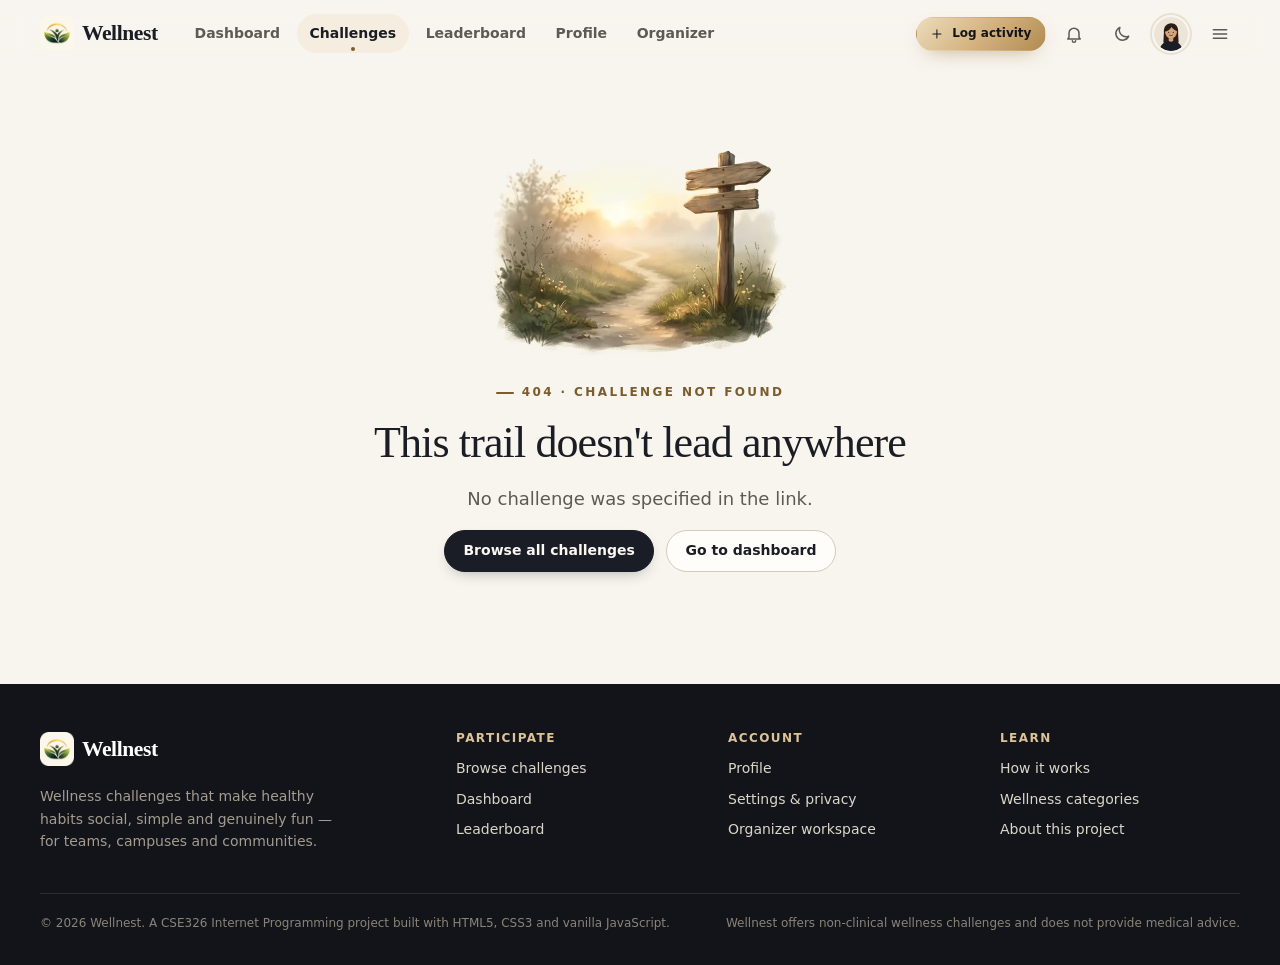
==== commit fc1a3623: "Add painted artwork, new logo and faster image loading - Replace the hero illustration with the sunr" ====
--- a/challenge.html
+++ b/challenge.html
@@ -6,7 +6,9 @@
   <title>Challenge details · Wellnest</title>
   <meta name="description" content="Challenge details on Wellnest: objective, targets, guidelines, rewards, your progress and participants.">
   <meta name="theme-color" content="#1A1D26">
-  <link rel="icon" href="static/assets/icons/favicon.svg" type="image/svg+xml">
+  <link rel="icon" href="favicon.ico" sizes="any">
+  <link rel="icon" href="static/assets/icons/favicon-32.png" type="image/png" sizes="32x32">
+  <link rel="apple-touch-icon" href="static/assets/icons/apple-touch-icon.png">
   <link rel="stylesheet" href="static/css/main.css">
   <link rel="stylesheet" href="static/css/components.css">
   <link rel="stylesheet" href="static/css/pages.css">
--- a/static/css/components.css
+++ b/static/css/components.css
@@ -1160,6 +1160,16 @@
   background: var(--color-surface-3);
 }
 
+/* Challenge covers are warm sunrise paintings. While one is still downloading,
+   its slot shows a matching soft gradient instead of an empty grey box. */
+.challenge-card__media img,
+.spotlight__media img,
+.detail-hero__cover,
+.challenge-row__thumb,
+.option-card--image img {
+  background: linear-gradient(160deg, #f4e8d0 0%, #e9d5b0 55%, #cdb88f 100%);
+}
+
 .challenge-card__media img {
   width: 100%;
   height: 100%;
@@ -1733,6 +1743,26 @@
   width: 90px;
 }
 
+/* The spot illustrations are painted to fade into ivory, so in dark mode they
+   sit on a small ivory card instead of floating on the dark surface. */
+:root[data-theme="dark"] .empty-state img,
+:root[data-theme="dark"] .not-found img {
+  padding: 6px;
+  border-radius: var(--radius-md);
+  background: #f9f1de;
+  box-shadow: 0 10px 30px rgba(0, 0, 0, 0.35);
+}
+
+@media (prefers-color-scheme: dark) {
+  :root:not([data-theme="light"]):not([data-theme="dark"]) .empty-state img,
+  :root:not([data-theme="light"]):not([data-theme="dark"]) .not-found img {
+    padding: 6px;
+    border-radius: var(--radius-md);
+    background: #f9f1de;
+    box-shadow: 0 10px 30px rgba(0, 0, 0, 0.35);
+  }
+}
+
 .app-error {
   display: grid;
   justify-items: center;
--- a/static/css/pages.css
+++ b/static/css/pages.css
@@ -230,10 +230,34 @@
 }
 
 .hero__art {
+  position: relative;
   width: 100%;
   max-width: 560px;
   margin-left: auto;
-  filter: drop-shadow(0 30px 50px rgba(26, 29, 38, 0.16));
+  filter: drop-shadow(0 30px 45px rgba(60, 46, 26, 0.18));
+  animation: rise-in 900ms var(--ease-out) both;
+}
+
+/* Soft champagne halo behind the illustration */
+.hero__visual::before {
+  content: "";
+  position: absolute;
+  top: 6%;
+  right: 4%;
+  width: 82%;
+  aspect-ratio: 1;
+  border-radius: 50%;
+  background: radial-gradient(circle, rgba(220, 195, 154, 0.38), rgba(220, 195, 154, 0) 68%);
+  filter: blur(12px);
+  pointer-events: none;
+}
+
+:root[data-theme="dark"] .hero__visual::before {
+  background: radial-gradient(circle, rgba(220, 195, 154, 0.24), rgba(220, 195, 154, 0) 70%);
+}
+
+:root[data-theme="dark"] .hero__art {
+  filter: drop-shadow(0 24px 60px rgba(201, 168, 116, 0.18));
 }
 
 .float-card {
@@ -270,21 +294,25 @@
   color: var(--cat-movement);
 }
 
+.float-card {
+  z-index: 1;
+}
+
+.float-card--badge {
+  top: 9%;
+  right: -3%;
+  animation-delay: -4s;
+}
+
 .float-card--ring {
-  top: 8%;
+  bottom: 7%;
+  right: -4%;
+}
+
+.float-card--streak {
+  bottom: 9%;
   left: -2%;
-}
-
-.float-card--streak {
-  bottom: 18%;
-  left: 4%;
   animation-delay: -2s;
-}
-
-.float-card--badge {
-  top: 46%;
-  right: -2%;
-  animation-delay: -4s;
 }
 
 .stats-band {
@@ -1726,7 +1754,7 @@
 
 .profile-hero__cover {
   height: 170px;
-  background: url("../assets/images/backgrounds/profile-cover.svg") center / cover no-repeat;
+  background: url("../assets/images/backgrounds/profile-cover.webp") center / cover no-repeat;
 }
 
 .profile-hero__body {
--- a/static/css/responsive.css
+++ b/static/css/responsive.css
@@ -250,12 +250,23 @@
     flex: 1 1 auto;
   }
 
+  .float-card--badge {
+    top: 4%;
+    right: 0;
+  }
+
+  /* Keep the meditator visible: one card below the artwork, no streak card */
   .float-card--ring {
-    left: 0;
-  }
-
-  .float-card--badge {
     right: 0;
+    bottom: -6%;
+  }
+
+  .float-card--streak {
+    display: none;
+  }
+
+  .hero__visual {
+    margin-bottom: var(--space-6);
   }
 
   .float-card {
